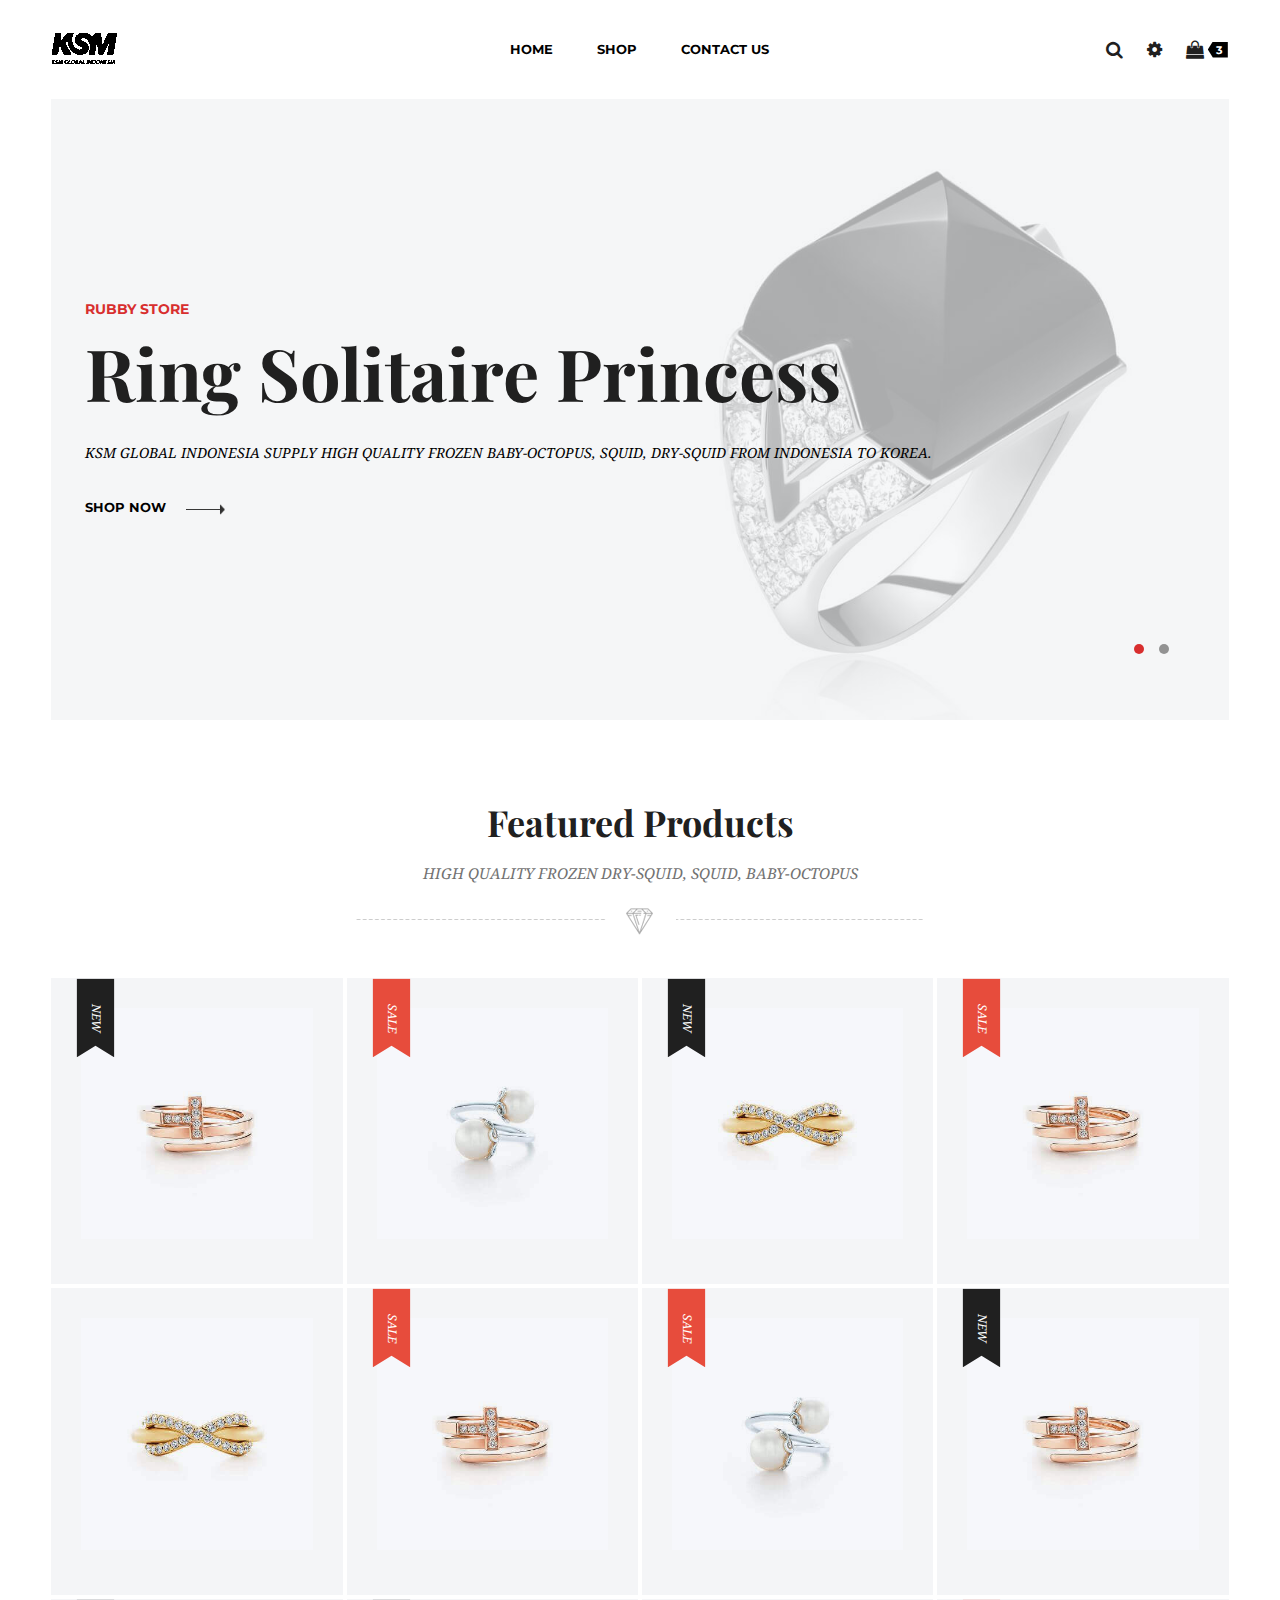
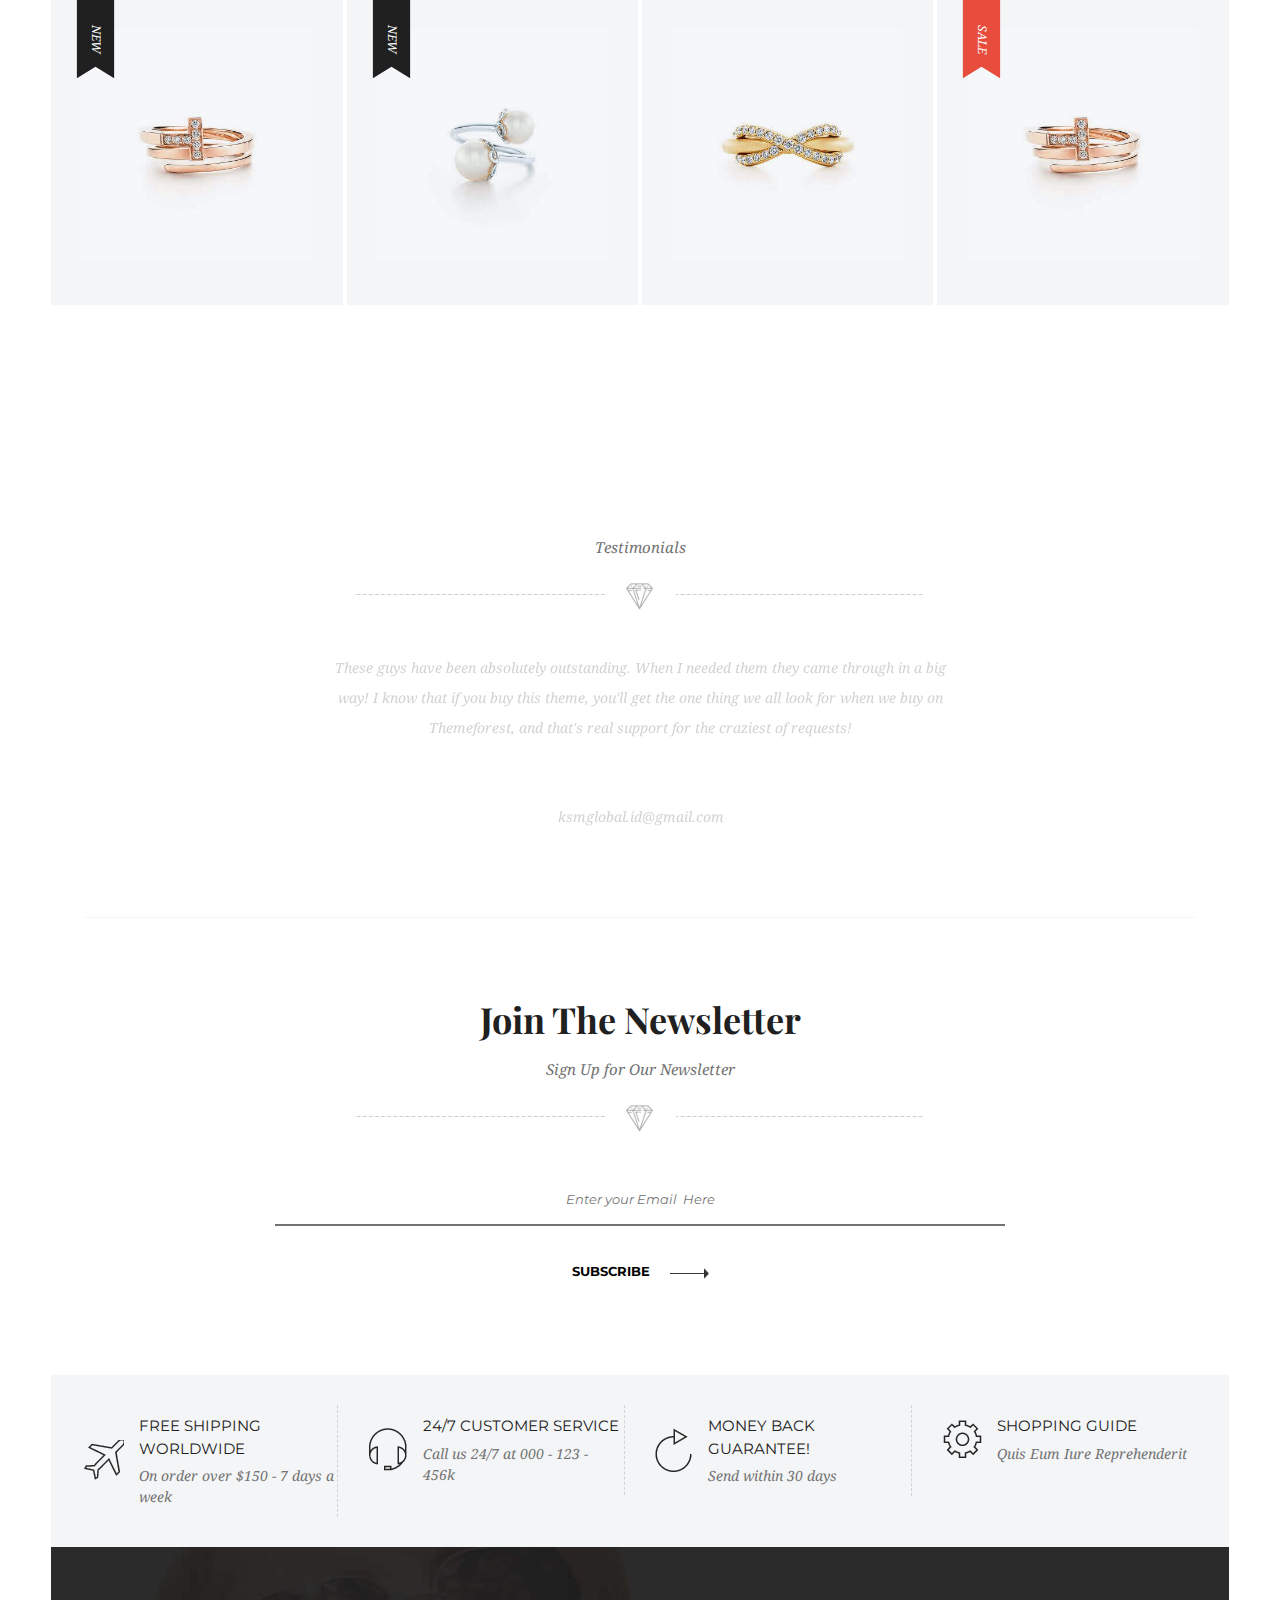
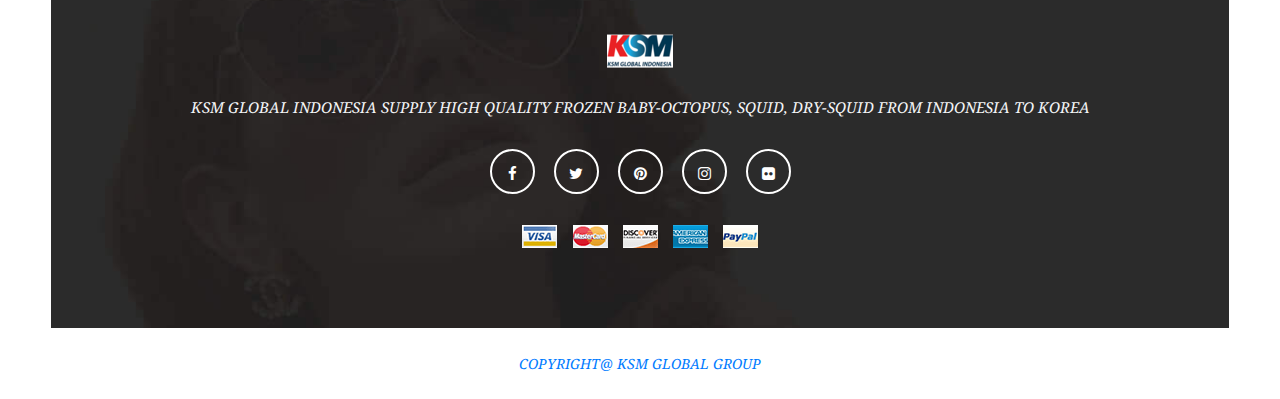
==== index.html @ b0535b89 "Create KSMFISH Repo" ====
<!DOCTYPE html>
<html class="no-js" lang="zxx">

<head>
    <meta charset="utf-8">
    <meta http-equiv="X-UA-Compatible" content="IE=edge">
    <meta name="viewport" content="width=device-width, initial-scale=1">
    <meta name="description" content="meta description">

    <title>Ruby - Jewelry Store e-Commerce Bootstrap 4 Template</title>

    <!--=== Favicon ===-->
    <link rel="shortcut icon" href="assets/img/favicon.ico" type="image/x-icon"/>

    <!--== Google Fonts ==-->
    <link rel="stylesheet" type="text/css"
          href="https://fonts.googleapis.com/css?family=Droid+Serif:400,400i,700,700i"/>
    <link rel="stylesheet" type="text/css" href="https://fonts.googleapis.com/css?family=Montserrat:400,700"/>
    <link rel="stylesheet" type="text/css"
          href="https://fonts.googleapis.com/css?family=Playfair+Display:400,400i,700,700i"/>

    <!--=== Bootstrap CSS ===-->
    <link href="assets/css/vendor/bootstrap.min.css" rel="stylesheet">
    <!--=== Font-Awesome CSS ===-->
    <link href="assets/css/vendor/font-awesome.css" rel="stylesheet">
    <!--=== Plugins CSS ===-->
    <link href="assets/css/plugins.css" rel="stylesheet">
    <!--=== Main Style CSS ===-->
    <link href="assets/css/style.css" rel="stylesheet">

    <!-- Modernizer JS -->
    <script src="assets/js/vendor/modernizr-2.8.3.min.js"></script>


    <!--[if lt IE 9]>
    <script src="//oss.maxcdn.com/html5shiv/3.7.2/html5shiv.min.js"></script>
    <script src="//oss.maxcdn.com/respond/1.4.2/respond.min.js"></script>
    <![endif]-->
</head>
<body>

<!--== Header Area Start ==-->
<header id="header-area" class="header__3">
    <div class="ruby-container">
        <div class="row">
            <!-- Logo Area Start -->
            <div class="col-3 col-lg-1 col-xl-2 m-auto">
                <a href="index.html" class="logo-area">
                    <img src="assets/img/logo-black.png" alt="Logo" class="img-fluid"/>
                </a>
            </div>
            <!-- Logo Area End -->

            <!-- Navigation Area Start -->
            <div class="col-3 col-lg-9 col-xl-8 m-auto">
                <div class="main-menu-wrap">
                    <nav id="mainmenu">
                        <ul>
                            <li><a href="index.html">HOME</a></li>
                            <li><a href="shop-full-wide.html">SHOP</a></li>
                            <li><a href="contact.html">Contact Us</a></li>
                        </ul>
                    </nav>
                </div>
            </div>
            <!-- Navigation Area End -->

            <!-- Header Right Meta Start -->
            <div class="col-6 col-lg-2 m-auto">
                <div class="header-right-meta text-right">
                    <ul>
                        <li><a href="#" class="modal-active"><i class="fa fa-search"></i></a></li>
                        <li class="settings"><a href="#"><i class="fa fa-cog"></i></a>
                            <div class="site-settings d-block d-sm-flex">
                                <dl class="currency">
                                    <dt>Currency</dt>
                                    <dd class="current"><a href="#">USD</a></dd>
                                    <dd><a href="#">AUD</a></dd>
                                    <dd><a href="#">CAD</a></dd>
                                    <dd><a href="#">BDT</a></dd>
                                </dl>

                                <dl class="my-account">
                                    <dt>My Account</dt>
                                    <dd><a href="#">Dashboard</a></dd>
                                    <dd><a href="#">Profile</a></dd>
                                    <dd><a href="#">Sign</a></dd>
                                </dl>

                                <dl class="language">
                                    <dt>Language</dt>
                                    <dd class="current"><a href="#">English (US)</a></dd>
                                    <dd><a href="#">English (UK)</a></dd>
                                    <dd><a href="#">Chinees</a></dd>
                                    <dd><a href="#">Bengali</a></dd>
                                    <dd><a href="#">Hindi</a></dd>
                                    <dd><a href="#">Japanees</a></dd>
                                </dl>
                            </div>
                        </li>
                        <li class="shop-cart"><a href="#"><i class="fa fa-shopping-bag"></i> <span
                                class="count">3</span></a>
                            <div class="mini-cart">
                                <div class="mini-cart-body">
                                    <div class="single-cart-item d-flex">
                                        <figure class="product-thumb">
                                            <a href="#"><img class="img-fluid" src="assets/img/product-1.jpg"
                                                             alt="Products"/></a>
                                        </figure>

                                        <div class="product-details">
                                            <h2><a href="#">Sprite Yoga Companion</a></h2>
                                            <div class="cal d-flex align-items-center">
                                                <span class="quantity">3</span>
                                                <span class="multiplication">X</span>
                                                <span class="price">$77.00</span>
                                            </div>
                                        </div>
                                        <a href="#" class="remove-icon"><i class="fa fa-trash-o"></i></a>
                                    </div>
                                    <div class="single-cart-item d-flex">
                                        <figure class="product-thumb">
                                            <a href="#"><img class="img-fluid" src="assets/img/product-2.jpg"
                                                             alt="Products"/></a>
                                        </figure>
                                        <div class="product-details">
                                            <h2><a href="#">Yoga Companion Kit</a></h2>
                                            <div class="cal d-flex align-items-center">
                                                <span class="quantity">2</span>
                                                <span class="multiplication">X</span>
                                                <span class="price">$6.00</span>
                                            </div>
                                        </div>
                                        <a href="#" class="remove-icon"><i class="fa fa-trash-o"></i></a>
                                    </div>
                                    <div class="single-cart-item d-flex">
                                        <figure class="product-thumb">
                                            <a href="#"><img class="img-fluid" src="assets/img/product-3.jpg"
                                                             alt="Products"/></a>
                                        </figure>
                                        <div class="product-details">
                                            <h2><a href="#">Sprite Yoga Companion Kit</a></h2>
                                            <div class="cal d-flex align-items-center">
                                                <span class="quantity">1</span>
                                                <span class="multiplication">X</span>
                                                <span class="price">$116.00</span>
                                            </div>
                                        </div>
                                        <a href="#" class="remove-icon"><i class="fa fa-trash-o"></i></a>
                                    </div>
                                </div>
                                <div class="mini-cart-footer">
                                    <a href="checkout.html" class="btn-add-to-cart">Checkout</a>
                                </div>
                            </div>
                        </li>
                    </ul>
                </div>
            </div>
            <!-- Header Right Meta End -->
        </div>
    </div>
</header>
<!--== Header Area End ==-->

<!--== Search Box Area Start ==-->
<div class="body-popup-modal-area">
    <span class="modal-close"><img src="assets/img/cancel.png" alt="Close" class="img-fluid"/></span>
    <div class="modal-container d-flex">
        <div class="search-box-area">
            <div class="search-box-form">
                <form action="#" method="post">
                    <input type="search" placeholder="type keyword and hit enter"/>
                    <button class="btn" type="button"><i class="fa fa-search"></i></button>
                </form>
            </div>
        </div>
    </div>
</div>
<!--== Search Box Area End ==-->

<!--== Banner // Slider Area Start ==-->
<section id="banner-area" class="banner__2">
    <div class="ruby-container">
        <div class="row">
            <div class="col-lg-12">
                <div id="banner-carousel" class="owl-carousel">
                    <!-- Banner Single Carousel Start -->
                    <div class="single-carousel-wrap slide-item-1">
                        <div class="banner-caption text-center text-lg-left">
                            <h4>Rubby Store</h4>
                            <h2>Ring Solitaire Princess</h2>
                            <p>KSM GLOBAL INDONESIA SUPPLY HIGH QUALITY FROZEN BABY-OCTOPUS, SQUID, DRY-SQUID FROM INDONESIA TO KOREA.</p>
                            <a href="./shop-full-wide.html" class="btn-long-arrow">Shop Now</a>
                        </div>
                    </div>
                    <!-- Banner Single Carousel End -->

                    <!-- Banner Single Carousel Start -->
                    <div class="single-carousel-wrap slide-item-2">
                        <div class="banner-caption text-center text-lg-left">
                            <h4>New Collection 2017</h4>
                            <h2>Beautiful Earrings</h2>
                            <p>KSM GLOBAL INDONESIA SUPPLY HIGH QUALITY FROZEN BABY-OCTOPUS, SQUID, DRY-SQUID FROM INDONESIA TO KOREA.</p>
                            <a href="./shop-full-wide.html" class="btn-long-arrow">Shop Now</a>
                        </div>
                    </div>
                    <!-- Banner Single Carousel End -->
                </div>
            </div>
        </div>
    </div>
</section>
<!--== Banner Slider End ==-->

<!--  Products Area Start -->
<div id="featured-products-wrapper" class="p-9">
    <div class="ruby-container">
        <div class="row">
            <div class="col-lg-12 text-center">
                <!-- Section Title Start -->
                <div class="section-title">
                    <h2>Featured Products</h2>
                    <p>HIGH QUALITY FROZEN DRY-SQUID, SQUID, BABY-OCTOPUS</p>
                </div>
                <!-- Section Title End -->
            </div>
        </div>

        <div class="products-wrapper products-gird">
            <div class="row custom-padding">
                <!-- Single Product Start -->
                <div class="col-sm-6 col-lg-3">
                    <div class="single-product-item">
                        <figure class="product-thumb">
                            <a href="#"><img src="assets/img/product-1.jpg" alt="Product" class="img-fluid"/></a>
                        </figure>
                        <div class="product-details">
                            <h2><a href="single-product.html">Crown Summit Backpack</a></h2>
                            <div class="rating">
                                <i class="fa fa-star"></i>
                                <i class="fa fa-star"></i>
                                <i class="fa fa-star"></i>
                                <i class="fa fa-star-half"></i>
                                <i class="fa fa-star-o"></i>
                            </div>
                            <span class="price">$52.00</span>
                            <a href="single-product.html" class="btn btn-add-to-cart">+ Add to Cart</a>
                        </div>
                        <span class="product-bedge">New</span>
                    </div>
                </div>
                <!-- Single Product End -->

                <!-- Single Product Start -->
                <div class="col-sm-6 col-lg-3">
                    <div class="single-product-item">
                        <figure class="product-thumb">
                            <a href="#"><img src="assets/img/product-2.jpg" alt="Product" class="img-fluid"/></a>
                        </figure>
                        <div class="product-details">
                            <h2><a href="single-product.html">Crown Summit Backpack</a></h2>
                            <div class="rating">
                                <i class="fa fa-star"></i>
                                <i class="fa fa-star"></i>
                                <i class="fa fa-star"></i>
                                <i class="fa fa-star-half"></i>
                                <i class="fa fa-star-o"></i>
                            </div>
                            <span class="price">$52.00</span>
                            <a href="single-product.html" class="btn btn-add-to-cart">+ Add to Cart</a>
                        </div>
                        <span class="product-bedge sale">Sale</span>
                    </div>
                </div>
                <!-- Single Product End -->

                <!-- Single Product Start -->
                <div class="col-sm-6 col-lg-3">
                    <div class="single-product-item">
                        <figure class="product-thumb">
                            <a href="#"><img src="assets/img/product-3.jpg" alt="Product" class="img-fluid"/></a>
                        </figure>
                        <div class="product-details">
                            <h2><a href="single-product.html">Crown Summit Backpack</a></h2>
                            <div class="rating">
                                <i class="fa fa-star"></i>
                                <i class="fa fa-star"></i>
                                <i class="fa fa-star"></i>
                                <i class="fa fa-star-half"></i>
                                <i class="fa fa-star-o"></i>
                            </div>
                            <span class="price">$52.00</span>
                            <a href="single-product.html" class="btn btn-add-to-cart">+ Add to Cart</a>
                        </div>
                        <span class="product-bedge">New</span>
                    </div>
                </div>
                <!-- Single Product End -->

                <!-- Single Product Start -->
                <div class="col-sm-6 col-lg-3">
                    <div class="single-product-item">
                        <figure class="product-thumb">
                            <a href="#"><img src="assets/img/product-1.jpg" alt="Product" class="img-fluid"/></a>
                        </figure>
                        <div class="product-details">
                            <h2><a href="single-product.html">Crown Summit Backpack</a></h2>
                            <div class="rating">
                                <i class="fa fa-star"></i>
                                <i class="fa fa-star"></i>
                                <i class="fa fa-star"></i>
                                <i class="fa fa-star-half"></i>
                                <i class="fa fa-star-o"></i>
                            </div>
                            <span class="price">$52.00</span>
                            <a href="single-product.html" class="btn btn-add-to-cart">+ Add to Cart</a>
                        </div>
                        <span class="product-bedge sale">Sale</span>
                    </div>
                </div>
                <!-- Single Product End -->

                <!-- Single Product Start -->
                <div class="col-sm-6 col-lg-3">
                    <div class="single-product-item">
                        <figure class="product-thumb">
                            <a href="#"><img src="assets/img/product-3.jpg" alt="Product" class="img-fluid"/></a>
                        </figure>
                        <div class="product-details">
                            <h2><a href="single-product.html">Crown Summit Backpack</a></h2>
                            <div class="rating">
                                <i class="fa fa-star"></i>
                                <i class="fa fa-star"></i>
                                <i class="fa fa-star"></i>
                                <i class="fa fa-star-half"></i>
                                <i class="fa fa-star-o"></i>
                            </div>
                            <span class="price">$52.00</span>
                            <a href="single-product.html" class="btn btn-add-to-cart">+ Add to Cart</a>
                        </div>
                    </div>
                </div>
                <!-- Single Product End -->

                <!-- Single Product Start -->
                <div class="col-sm-6 col-lg-3">
                    <div class="single-product-item">
                        <figure class="product-thumb">
                            <a href="#"><img src="assets/img/product-1.jpg" alt="Product" class="img-fluid"/></a>
                        </figure>
                        <div class="product-details">
                            <h2><a href="single-product.html">Crown Summit Backpack</a></h2>
                            <div class="rating">
                                <i class="fa fa-star"></i>
                                <i class="fa fa-star"></i>
                                <i class="fa fa-star"></i>
                                <i class="fa fa-star-half"></i>
                                <i class="fa fa-star-o"></i>
                            </div>
                            <span class="price">$52.00</span>
                            <a href="single-product.html" class="btn btn-add-to-cart">+ Add to Cart</a>
                        </div>
                        <span class="product-bedge sale">Sale</span>
                    </div>
                </div>
                <!-- Single Product End -->

                <!-- Single Product Start -->
                <div class="col-sm-6 col-lg-3">
                    <div class="single-product-item">
                        <figure class="product-thumb">
                            <a href="#"><img src="assets/img/product-2.jpg" alt="Product" class="img-fluid"/></a>
                        </figure>
                        <div class="product-details">
                            <h2><a href="single-product.html">Crown Summit Backpack</a></h2>
                            <div class="rating">
                                <i class="fa fa-star"></i>
                                <i class="fa fa-star"></i>
                                <i class="fa fa-star"></i>
                                <i class="fa fa-star-half"></i>
                                <i class="fa fa-star-o"></i>
                            </div>
                            <span class="price">$52.00</span>
                            <a href="single-product.html" class="btn btn-add-to-cart">+ Add to Cart</a>
                        </div>
                        <span class="product-bedge sale">Sale</span>
                    </div>
                </div>
                <!-- Single Product End -->

                <!-- Single Product Start -->
                <div class="col-sm-6 col-lg-3">
                    <div class="single-product-item">
                        <figure class="product-thumb">
                            <a href="#"><img src="assets/img/product-1.jpg" alt="Product" class="img-fluid"/></a>
                        </figure>
                        <div class="product-details">
                            <h2><a href="single-product.html">Crown Summit Backpack</a></h2>
                            <div class="rating">
                                <i class="fa fa-star"></i>
                                <i class="fa fa-star"></i>
                                <i class="fa fa-star"></i>
                                <i class="fa fa-star-half"></i>
                                <i class="fa fa-star-o"></i>
                            </div>
                            <span class="price">$52.00</span>
                            <a href="single-product.html" class="btn btn-add-to-cart">+ Add to Cart</a>
                        </div>
                        <span class="product-bedge">New</span>
                    </div>
                </div>
                <!-- Single Product End -->

                <!-- Single Product Start -->
                <div class="col-sm-6 col-lg-3">
                    <div class="single-product-item">
                        <figure class="product-thumb">
                            <a href="#"><img src="assets/img/product-1.jpg" alt="Product" class="img-fluid"/></a>
                        </figure>
                        <div class="product-details">
                            <h2><a href="single-product.html">Crown Summit Backpack</a></h2>
                            <div class="rating">
                                <i class="fa fa-star"></i>
                                <i class="fa fa-star"></i>
                                <i class="fa fa-star"></i>
                                <i class="fa fa-star-half"></i>
                                <i class="fa fa-star-o"></i>
                            </div>
                            <span class="price">$52.00</span>
                            <a href="single-product.html" class="btn btn-add-to-cart">+ Add to Cart</a>
                        </div>
                        <span class="product-bedge">New</span>
                    </div>
                </div>
                <!-- Single Product End -->

                <!-- Single Product Start -->
                <div class="col-sm-6 col-lg-3">
                    <div class="single-product-item">
                        <figure class="product-thumb">
                            <a href="#"><img src="assets/img/product-2.jpg" alt="Product" class="img-fluid"/></a>
                        </figure>
                        <div class="product-details">
                            <h2><a href="single-product.html">Crown Summit Backpack</a></h2>
                            <div class="rating">
                                <i class="fa fa-star"></i>
                                <i class="fa fa-star"></i>
                                <i class="fa fa-star"></i>
                                <i class="fa fa-star-half"></i>
                                <i class="fa fa-star-o"></i>
                            </div>
                            <span class="price">$52.00</span>
                            <a href="single-product.html" class="btn btn-add-to-cart">+ Add to Cart</a>
                        </div>
                        <span class="product-bedge">New</span>
                    </div>
                </div>
                <!-- Single Product End -->

                <!-- Single Product Start -->
                <div class="col-sm-6 col-lg-3">
                    <div class="single-product-item">
                        <figure class="product-thumb">
                            <a href="#"><img src="assets/img/product-3.jpg" alt="Product" class="img-fluid"/></a>
                        </figure>
                        <div class="product-details">
                            <h2><a href="single-product.html">Crown Summit Backpack</a></h2>
                            <div class="rating">
                                <i class="fa fa-star"></i>
                                <i class="fa fa-star"></i>
                                <i class="fa fa-star"></i>
                                <i class="fa fa-star-half"></i>
                                <i class="fa fa-star-o"></i>
                            </div>
                            <span class="price">$52.00</span>
                            <a href="single-product.html" class="btn btn-add-to-cart">+ Add to Cart</a>
                        </div>
                    </div>
                </div>
                <!-- Single Product End -->

                <!-- Single Product Start -->
                <div class="col-sm-6 col-lg-3">
                    <div class="single-product-item">
                        <figure class="product-thumb">
                            <a href="#"><img src="assets/img/product-1.jpg" alt="Product" class="img-fluid"/></a>
                        </figure>
                        <div class="product-details">
                            <h2><a href="single-product.html">Crown Summit Backpack</a></h2>
                            <div class="rating">
                                <i class="fa fa-star"></i>
                                <i class="fa fa-star"></i>
                                <i class="fa fa-star"></i>
                                <i class="fa fa-star-half"></i>
                                <i class="fa fa-star-o"></i>
                            </div>
                            <span class="price">$52.00</span>
                            <a href="single-product.html" class="btn btn-add-to-cart">+ Add to Cart</a>
                        </div>
                        <span class="product-bedge sale">Sale</span>
                    </div>
                </div>
                <!-- Single Product End -->
            </div>
        </div>
    </div>
</div>
<!--  Products Area End -->

<!--== Testimonial Area Start ==-->
<section id="testimonial-area">
    <div class="ruby-container">
        <div class="testimonial-wrapper">
            <div class="row">
                <div class="col-lg-12 text-center">
                    <!-- Section Title Start -->
                    <div class="section-title">
                        <h2>What People Say</h2>
                        <p>Testimonials</p>
                    </div>
                    <!-- Section Title End -->
                </div>
            </div>

            <div class="row">
                <div class="col-lg-7 m-auto text-center">
                    <div class="testimonial-content-wrap">
                        <div id="testimonialCarousel" class="owl-carousel">
                            <div class="single-testimonial-item">
                                <p>These guys have been absolutely outstanding. When I needed them they came through in
                                    a big way! I know that if you buy this theme, you'll get the one thing we all look
                                    for when we buy on Themeforest, and that's real support for the craziest of
                                    requests!</p>

                                <h3 class="client-name">Luis Manrata</h3>
                                <span class="client-email">ksmglobal.id@gmail.com</span>
                            </div>

                            <div class="single-testimonial-item">
                                <p>These guys have been absolutely outstanding. When I needed them they came through in
                                    a big way! I know that if you buy this theme, you'll get the one thing we all look
                                    for when we buy on Themeforest, and that's real support for the craziest of
                                    requests!</p>

                                <h3 class="client-name">John Dibba</h3>
                                <span class="client-email">ksmglobal.id@gmail.com</span>
                            </div>

                            <div class="single-testimonial-item">
                                <p>These guys have been absolutely outstanding. When I needed them they came through in
                                    a big way! I know that if you buy this theme, you'll get the one thing we all look
                                    for when we buy on Themeforest, and that's real support for the craziest of
                                    requests!</p>

                                <h3 class="client-name">Alex Tuntuni</h3>
                                <span class="client-email">ksmglobal.id@gmail.com</span>
                            </div>
                        </div>
                    </div>
                </div>
            </div>
        </div>
    </div>
</section>
<!--== Testimonial Area End ==-->

<!--== Newsletter Area Start ==-->
<section id="newsletter-area" class="p-9">
    <div class="container">
        <div class="row">
            <div class="col-lg-12 text-center">
                <!-- Section Title Start -->
                <div class="section-title">
                    <h2>Join The Newsletter</h2>
                    <p>Sign Up for Our Newsletter</p>
                </div>
                <!-- Section Title End -->
            </div>
        </div>

        <div class="row">
            <div class="col-lg-8 m-auto">
                <div class="newsletter-form-wrap">
                    <form id="subscribe-form" action="https://d29u17ylf1ylz9.cloudfront.net/ruby-v2/ruby/assets/php/subscribe.php" method="post">
                        <input id="subscribe" type="email" name="email" placeholder="Enter your Email  Here" required/>
                        <button type="submit" class="btn-long-arrow">Subscribe</button>
                        <div id="result"></div>
                    </form>
                </div>
            </div>
        </div>
    </div>
</section>
<!--== Newsletter Area End ==-->

<!-- Footer Area Start -->
<footer id="footer-area">
    <!-- Footer Call to Action Start -->
    <div class="footer-callto-action">
        <div class="ruby-container">
            <div class="callto-action-wrapper">
                <div class="row">
                    <div class="col-lg-3 col-md-6">
                        <!-- Single Call-to Action Start -->
                        <div class="single-callto-action d-flex">
                            <figure class="callto-thumb">
                                <img src="assets/img/air-plane.png" alt="WorldWide Shipping"/>
                            </figure>
                            <div class="callto-info">
                                <h2>Free Shipping Worldwide</h2>
                                <p>On order over $150 - 7 days a week</p>
                            </div>
                        </div>
                        <!-- Single Call-to Action End -->
                    </div>

                    <div class="col-lg-3 col-md-6">
                        <!-- Single Call-to Action Start -->
                        <div class="single-callto-action d-flex">
                            <figure class="callto-thumb">
                                <img src="assets/img/support.png" alt="Support"/>
                            </figure>
                            <div class="callto-info">
                                <h2>24/7 CUSTOMER SERVICE</h2>
                                <p>Call us 24/7 at 000 - 123 - 456k</p>
                            </div>
                        </div>
                        <!-- Single Call-to Action End -->
                    </div>

                    <div class="col-lg-3 col-md-6">
                        <!-- Single Call-to Action Start -->
                        <div class="single-callto-action d-flex">
                            <figure class="callto-thumb">
                                <img src="assets/img/money-back.png" alt="Money Back"/>
                            </figure>
                            <div class="callto-info">
                                <h2>MONEY BACK Guarantee!</h2>
                                <p>Send within 30 days</p>
                            </div>
                        </div>
                        <!-- Single Call-to Action End -->
                    </div>

                    <div class="col-lg-3 col-md-6">
                        <!-- Single Call-to Action Start -->
                        <div class="single-callto-action d-flex">
                            <figure class="callto-thumb">
                                <img src="assets/img/cog.png" alt="Guide"/>
                            </figure>
                            <div class="callto-info">
                                <h2>SHOPPING GUIDE</h2>
                                <p>Quis Eum Iure Reprehenderit</p>
                            </div>
                        </div>
                        <!-- Single Call-to Action End -->
                    </div>
                </div>
            </div>
        </div>
    </div>
    <!-- Footer Call to Action End -->

    <!-- Footer Follow Up Area Start -->
    <div class="footer-followup-area">
        <div class="ruby-container">
            <div class="followup-wrapper">
                <div class="row">
                    <div class="col-lg-12 text-center">
                        <div class="follow-content-wrap">
                            <a href="index.html" class="logo"><img src="assets/img/logo.png" alt="logo"/></a>
                            <p>KSM GLOBAL INDONESIA SUPPLY HIGH QUALITY FROZEN BABY-OCTOPUS, SQUID, DRY-SQUID FROM INDONESIA TO KOREA</p>

                            <div class="footer-social-icons">
                                <a href="#"><i class="fa fa-facebook"></i></a>
                                <a href="#"><i class="fa fa-twitter"></i></a>
                                <a href="#"><i class="fa fa-pinterest"></i></a>
                                <a href="#"><i class="fa fa-instagram"></i></a>
                                <a href="#"><i class="fa fa-flickr"></i></a>
                            </div>

                            <a href="#"><img src="assets/img/payment.png" alt="Payment Method"/></a>
                        </div>
                    </div>
                </div>
            </div>
        </div>
    </div>
    <!-- Footer Follow Up Area End -->

    

    <!-- Copyright Area Start -->
    <div class="copyright-area">
        <div class="ruby-container">
            <div class="row">
                <div class="col-lg-12 text-center">
                    <div class="copyright-text">
                        <p><a target="_blank" href="./index.html">COPYRIGHT@ KSM GLOBAL GROUP</a></p>
                    </div>
                </div>
            </div>
        </div>
    </div>
    <!-- Copyright Area End -->

</footer>
<!-- Footer Area End -->

<!-- Scroll to Top Start -->
<a href="#" class="scrolltotop"><i class="fa fa-angle-up"></i></a>
<!-- Scroll to Top End -->


<!--=======================Javascript============================-->
<!--=== Jquery Min Js ===-->
<script src="assets/js/vendor/jquery-3.3.1.min.js"></script>
<!--=== Jquery Migrate Min Js ===-->
<script src="assets/js/vendor/jquery-migrate-1.4.1.min.js"></script>
<!--=== Popper Min Js ===-->
<script src="assets/js/vendor/popper.min.js"></script>
<!--=== Bootstrap Min Js ===-->
<script src="assets/js/vendor/bootstrap.min.js"></script>
<!--=== Plugins Min Js ===-->
<script src="assets/js/plugins.js"></script>

<!--=== Active Js ===-->
<script src="assets/js/active.js"></script>
</body>

</html>
---- assets/css/plugins.css ----
/**
 * Owl Carousel v2.3.4
 * Copyright 2013-2018 David Deutsch
 * Licensed under: SEE LICENSE IN https://github.com/OwlCarousel2/OwlCarousel2/blob/master/LICENSE
 */
.owl-carousel, .owl-carousel .owl-item {
    -webkit-tap-highlight-color: transparent;
    position: relative
}

.owl-carousel {
    display: none;
    width: 100%;
    z-index: 1
}

.owl-carousel .owl-stage {
    position: relative;
    -ms-touch-action: pan-Y;
    touch-action: manipulation;
    -moz-backface-visibility: hidden
}

.owl-carousel .owl-stage:after {
    content: ".";
    display: block;
    clear: both;
    visibility: hidden;
    line-height: 0;
    height: 0
}

.owl-carousel .owl-stage-outer {
    position: relative;
    overflow: hidden;
    -webkit-transform: translate3d(0, 0, 0)
}

.owl-carousel .owl-item, .owl-carousel .owl-wrapper {
    -webkit-backface-visibility: hidden;
    -moz-backface-visibility: hidden;
    -ms-backface-visibility: hidden;
    -webkit-transform: translate3d(0, 0, 0);
    -moz-transform: translate3d(0, 0, 0);
    -ms-transform: translate3d(0, 0, 0)
}

.owl-carousel .owl-item {
    min-height: 1px;
    float: left;
    -webkit-backface-visibility: hidden;
    -webkit-touch-callout: none
}

.owl-carousel .owl-item img {
    display: block;
    width: 100%
}

.owl-carousel .owl-dots.disabled, .owl-carousel .owl-nav.disabled {
    display: none
}

.no-js .owl-carousel, .owl-carousel.owl-loaded {
    display: block
}

.owl-carousel .owl-dot, .owl-carousel .owl-nav .owl-next, .owl-carousel .owl-nav .owl-prev {
    cursor: pointer;
    -webkit-user-select: none;
    -khtml-user-select: none;
    -moz-user-select: none;
    -ms-user-select: none;
    user-select: none
}

.owl-carousel .owl-nav button.owl-next, .owl-carousel .owl-nav button.owl-prev, .owl-carousel button.owl-dot {
    background: 0 0;
    color: inherit;
    border: none;
    padding: 0 !important;
    font: inherit
}

.owl-carousel.owl-loading {
    opacity: 0;
    display: block
}

.owl-carousel.owl-hidden {
    opacity: 0
}

.owl-carousel.owl-refresh .owl-item {
    visibility: hidden
}

.owl-carousel.owl-drag .owl-item {
    -ms-touch-action: pan-y;
    touch-action: pan-y;
    -webkit-user-select: none;
    -moz-user-select: none;
    -ms-user-select: none;
    user-select: none
}

.owl-carousel.owl-grab {
    cursor: move;
    cursor: grab
}

.owl-carousel.owl-rtl {
    direction: rtl
}

.owl-carousel.owl-rtl .owl-item {
    float: right
}

.owl-carousel .animated {
    animation-duration: 1s;
    animation-fill-mode: both
}

.owl-carousel .owl-animated-in {
    z-index: 0
}

.owl-carousel .owl-animated-out {
    z-index: 1
}

.owl-carousel .fadeOut {
    animation-name: fadeOut
}

@keyframes fadeOut {
    0% {
        opacity: 1
    }
    100% {
        opacity: 0
    }
}

.owl-height {
    transition: height .5s ease-in-out
}

.owl-carousel .owl-item .owl-lazy {
    opacity: 0;
    transition: opacity .4s ease
}

.owl-carousel .owl-item .owl-lazy:not([src]), .owl-carousel .owl-item .owl-lazy[src^=""] {
    max-height: 0
}

.owl-carousel .owl-item img.owl-lazy {
    transform-style: preserve-3d
}

.owl-carousel .owl-video-wrapper {
    position: relative;
    height: 100%;
    background: #000
}

.owl-carousel .owl-video-play-icon {
    position: absolute;
    height: 80px;
    width: 80px;
    left: 50%;
    top: 50%;
    margin-left: -40px;
    margin-top: -40px;
    background: url(owl.video.play.png) no-repeat;
    cursor: pointer;
    z-index: 1;
    -webkit-backface-visibility: hidden;
    transition: transform .1s ease
}

.owl-carousel .owl-video-play-icon:hover {
    -ms-transform: scale(1.3, 1.3);
    transform: scale(1.3, 1.3)
}

.owl-carousel .owl-video-playing .owl-video-play-icon, .owl-carousel .owl-video-playing .owl-video-tn {
    display: none
}

.owl-carousel .owl-video-tn {
    opacity: 0;
    height: 100%;
    background-position: center center;
    background-repeat: no-repeat;
    background-size: contain;
    transition: opacity .4s ease
}

.owl-carousel .owl-video-frame {
    position: relative;
    z-index: 1;
    height: 100%;
    width: 100%
}

@charset "UTF-8";

/*!
 * animate.css -http://daneden.me/animate
 * Version - 3.7.0
 * Licensed under the MIT license - http://opensource.org/licenses/MIT
 *
 * Copyright (c) 2018 Daniel Eden
 */

@-webkit-keyframes bounce {
    from,
    20%,
    53%,
    80%,
    to {
        -webkit-animation-timing-function: cubic-bezier(0.215, 0.61, 0.355, 1);
        animation-timing-function: cubic-bezier(0.215, 0.61, 0.355, 1);
        -webkit-transform: translate3d(0, 0, 0);
        transform: translate3d(0, 0, 0);
    }

    40%,
    43% {
        -webkit-animation-timing-function: cubic-bezier(0.755, 0.05, 0.855, 0.06);
        animation-timing-function: cubic-bezier(0.755, 0.05, 0.855, 0.06);
        -webkit-transform: translate3d(0, -30px, 0);
        transform: translate3d(0, -30px, 0);
    }

    70% {
        -webkit-animation-timing-function: cubic-bezier(0.755, 0.05, 0.855, 0.06);
        animation-timing-function: cubic-bezier(0.755, 0.05, 0.855, 0.06);
        -webkit-transform: translate3d(0, -15px, 0);
        transform: translate3d(0, -15px, 0);
    }

    90% {
        -webkit-transform: translate3d(0, -4px, 0);
        transform: translate3d(0, -4px, 0);
    }
}

@keyframes bounce {
    from,
    20%,
    53%,
    80%,
    to {
        -webkit-animation-timing-function: cubic-bezier(0.215, 0.61, 0.355, 1);
        animation-timing-function: cubic-bezier(0.215, 0.61, 0.355, 1);
        -webkit-transform: translate3d(0, 0, 0);
        transform: translate3d(0, 0, 0);
    }

    40%,
    43% {
        -webkit-animation-timing-function: cubic-bezier(0.755, 0.05, 0.855, 0.06);
        animation-timing-function: cubic-bezier(0.755, 0.05, 0.855, 0.06);
        -webkit-transform: translate3d(0, -30px, 0);
        transform: translate3d(0, -30px, 0);
    }

    70% {
        -webkit-animation-timing-function: cubic-bezier(0.755, 0.05, 0.855, 0.06);
        animation-timing-function: cubic-bezier(0.755, 0.05, 0.855, 0.06);
        -webkit-transform: translate3d(0, -15px, 0);
        transform: translate3d(0, -15px, 0);
    }

    90% {
        -webkit-transform: translate3d(0, -4px, 0);
        transform: translate3d(0, -4px, 0);
    }
}

.bounce {
    -webkit-animation-name: bounce;
    animation-name: bounce;
    -webkit-transform-origin: center bottom;
    transform-origin: center bottom;
}

@-webkit-keyframes flash {
    from,
    50%,
    to {
        opacity: 1;
    }

    25%,
    75% {
        opacity: 0;
    }
}

@keyframes flash {
    from,
    50%,
    to {
        opacity: 1;
    }

    25%,
    75% {
        opacity: 0;
    }
}

.flash {
    -webkit-animation-name: flash;
    animation-name: flash;
}

/* originally authored by Nick Pettit - https://github.com/nickpettit/glide */

@-webkit-keyframes pulse {
    from {
        -webkit-transform: scale3d(1, 1, 1);
        transform: scale3d(1, 1, 1);
    }

    50% {
        -webkit-transform: scale3d(1.05, 1.05, 1.05);
        transform: scale3d(1.05, 1.05, 1.05);
    }

    to {
        -webkit-transform: scale3d(1, 1, 1);
        transform: scale3d(1, 1, 1);
    }
}

@keyframes pulse {
    from {
        -webkit-transform: scale3d(1, 1, 1);
        transform: scale3d(1, 1, 1);
    }

    50% {
        -webkit-transform: scale3d(1.05, 1.05, 1.05);
        transform: scale3d(1.05, 1.05, 1.05);
    }

    to {
        -webkit-transform: scale3d(1, 1, 1);
        transform: scale3d(1, 1, 1);
    }
}

.pulse {
    -webkit-animation-name: pulse;
    animation-name: pulse;
}

@-webkit-keyframes rubberBand {
    from {
        -webkit-transform: scale3d(1, 1, 1);
        transform: scale3d(1, 1, 1);
    }

    30% {
        -webkit-transform: scale3d(1.25, 0.75, 1);
        transform: scale3d(1.25, 0.75, 1);
    }

    40% {
        -webkit-transform: scale3d(0.75, 1.25, 1);
        transform: scale3d(0.75, 1.25, 1);
    }

    50% {
        -webkit-transform: scale3d(1.15, 0.85, 1);
        transform: scale3d(1.15, 0.85, 1);
    }

    65% {
        -webkit-transform: scale3d(0.95, 1.05, 1);
        transform: scale3d(0.95, 1.05, 1);
    }

    75% {
        -webkit-transform: scale3d(1.05, 0.95, 1);
        transform: scale3d(1.05, 0.95, 1);
    }

    to {
        -webkit-transform: scale3d(1, 1, 1);
        transform: scale3d(1, 1, 1);
    }
}

@keyframes rubberBand {
    from {
        -webkit-transform: scale3d(1, 1, 1);
        transform: scale3d(1, 1, 1);
    }

    30% {
        -webkit-transform: scale3d(1.25, 0.75, 1);
        transform: scale3d(1.25, 0.75, 1);
    }

    40% {
        -webkit-transform: scale3d(0.75, 1.25, 1);
        transform: scale3d(0.75, 1.25, 1);
    }

    50% {
        -webkit-transform: scale3d(1.15, 0.85, 1);
        transform: scale3d(1.15, 0.85, 1);
    }

    65% {
        -webkit-transform: scale3d(0.95, 1.05, 1);
        transform: scale3d(0.95, 1.05, 1);
    }

    75% {
        -webkit-transform: scale3d(1.05, 0.95, 1);
        transform: scale3d(1.05, 0.95, 1);
    }

    to {
        -webkit-transform: scale3d(1, 1, 1);
        transform: scale3d(1, 1, 1);
    }
}

.rubberBand {
    -webkit-animation-name: rubberBand;
    animation-name: rubberBand;
}

@-webkit-keyframes shake {
    from,
    to {
        -webkit-transform: translate3d(0, 0, 0);
        transform: translate3d(0, 0, 0);
    }

    10%,
    30%,
    50%,
    70%,
    90% {
        -webkit-transform: translate3d(-10px, 0, 0);
        transform: translate3d(-10px, 0, 0);
    }

    20%,
    40%,
    60%,
    80% {
        -webkit-transform: translate3d(10px, 0, 0);
        transform: translate3d(10px, 0, 0);
    }
}

@keyframes shake {
    from,
    to {
        -webkit-transform: translate3d(0, 0, 0);
        transform: translate3d(0, 0, 0);
    }

    10%,
    30%,
    50%,
    70%,
    90% {
        -webkit-transform: translate3d(-10px, 0, 0);
        transform: translate3d(-10px, 0, 0);
    }

    20%,
    40%,
    60%,
    80% {
        -webkit-transform: translate3d(10px, 0, 0);
        transform: translate3d(10px, 0, 0);
    }
}

.shake {
    -webkit-animation-name: shake;
    animation-name: shake;
}

@-webkit-keyframes headShake {
    0% {
        -webkit-transform: translateX(0);
        transform: translateX(0);
    }

    6.5% {
        -webkit-transform: translateX(-6px) rotateY(-9deg);
        transform: translateX(-6px) rotateY(-9deg);
    }

    18.5% {
        -webkit-transform: translateX(5px) rotateY(7deg);
        transform: translateX(5px) rotateY(7deg);
    }

    31.5% {
        -webkit-transform: translateX(-3px) rotateY(-5deg);
        transform: translateX(-3px) rotateY(-5deg);
    }

    43.5% {
        -webkit-transform: translateX(2px) rotateY(3deg);
        transform: translateX(2px) rotateY(3deg);
    }

    50% {
        -webkit-transform: translateX(0);
        transform: translateX(0);
    }
}

@keyframes headShake {
    0% {
        -webkit-transform: translateX(0);
        transform: translateX(0);
    }

    6.5% {
        -webkit-transform: translateX(-6px) rotateY(-9deg);
        transform: translateX(-6px) rotateY(-9deg);
    }

    18.5% {
        -webkit-transform: translateX(5px) rotateY(7deg);
        transform: translateX(5px) rotateY(7deg);
    }

    31.5% {
        -webkit-transform: translateX(-3px) rotateY(-5deg);
        transform: translateX(-3px) rotateY(-5deg);
    }

    43.5% {
        -webkit-transform: translateX(2px) rotateY(3deg);
        transform: translateX(2px) rotateY(3deg);
    }

    50% {
        -webkit-transform: translateX(0);
        transform: translateX(0);
    }
}

.headShake {
    -webkit-animation-timing-function: ease-in-out;
    animation-timing-function: ease-in-out;
    -webkit-animation-name: headShake;
    animation-name: headShake;
}

@-webkit-keyframes swing {
    20% {
        -webkit-transform: rotate3d(0, 0, 1, 15deg);
        transform: rotate3d(0, 0, 1, 15deg);
    }

    40% {
        -webkit-transform: rotate3d(0, 0, 1, -10deg);
        transform: rotate3d(0, 0, 1, -10deg);
    }

    60% {
        -webkit-transform: rotate3d(0, 0, 1, 5deg);
        transform: rotate3d(0, 0, 1, 5deg);
    }

    80% {
        -webkit-transform: rotate3d(0, 0, 1, -5deg);
        transform: rotate3d(0, 0, 1, -5deg);
    }

    to {
        -webkit-transform: rotate3d(0, 0, 1, 0deg);
        transform: rotate3d(0, 0, 1, 0deg);
    }
}

@keyframes swing {
    20% {
        -webkit-transform: rotate3d(0, 0, 1, 15deg);
        transform: rotate3d(0, 0, 1, 15deg);
    }

    40% {
        -webkit-transform: rotate3d(0, 0, 1, -10deg);
        transform: rotate3d(0, 0, 1, -10deg);
    }

    60% {
        -webkit-transform: rotate3d(0, 0, 1, 5deg);
        transform: rotate3d(0, 0, 1, 5deg);
    }

    80% {
        -webkit-transform: rotate3d(0, 0, 1, -5deg);
        transform: rotate3d(0, 0, 1, -5deg);
    }

    to {
        -webkit-transform: rotate3d(0, 0, 1, 0deg);
        transform: rotate3d(0, 0, 1, 0deg);
    }
}

.swing {
    -webkit-transform-origin: top center;
    transform-origin: top center;
    -webkit-animation-name: swing;
    animation-name: swing;
}

@-webkit-keyframes tada {
    from {
        -webkit-transform: scale3d(1, 1, 1);
        transform: scale3d(1, 1, 1);
    }

    10%,
    20% {
        -webkit-transform: scale3d(0.9, 0.9, 0.9) rotate3d(0, 0, 1, -3deg);
        transform: scale3d(0.9, 0.9, 0.9) rotate3d(0, 0, 1, -3deg);
    }

    30%,
    50%,
    70%,
    90% {
        -webkit-transform: scale3d(1.1, 1.1, 1.1) rotate3d(0, 0, 1, 3deg);
        transform: scale3d(1.1, 1.1, 1.1) rotate3d(0, 0, 1, 3deg);
    }

    40%,
    60%,
    80% {
        -webkit-transform: scale3d(1.1, 1.1, 1.1) rotate3d(0, 0, 1, -3deg);
        transform: scale3d(1.1, 1.1, 1.1) rotate3d(0, 0, 1, -3deg);
    }

    to {
        -webkit-transform: scale3d(1, 1, 1);
        transform: scale3d(1, 1, 1);
    }
}

@keyframes tada {
    from {
        -webkit-transform: scale3d(1, 1, 1);
        transform: scale3d(1, 1, 1);
    }

    10%,
    20% {
        -webkit-transform: scale3d(0.9, 0.9, 0.9) rotate3d(0, 0, 1, -3deg);
        transform: scale3d(0.9, 0.9, 0.9) rotate3d(0, 0, 1, -3deg);
    }

    30%,
    50%,
    70%,
    90% {
        -webkit-transform: scale3d(1.1, 1.1, 1.1) rotate3d(0, 0, 1, 3deg);
        transform: scale3d(1.1, 1.1, 1.1) rotate3d(0, 0, 1, 3deg);
    }

    40%,
    60%,
    80% {
        -webkit-transform: scale3d(1.1, 1.1, 1.1) rotate3d(0, 0, 1, -3deg);
        transform: scale3d(1.1, 1.1, 1.1) rotate3d(0, 0, 1, -3deg);
    }

    to {
        -webkit-transform: scale3d(1, 1, 1);
        transform: scale3d(1, 1, 1);
    }
}

.tada {
    -webkit-animation-name: tada;
    animation-name: tada;
}

/* originally authored by Nick Pettit - https://github.com/nickpettit/glide */

@-webkit-keyframes wobble {
    from {
        -webkit-transform: translate3d(0, 0, 0);
        transform: translate3d(0, 0, 0);
    }

    15% {
        -webkit-transform: translate3d(-25%, 0, 0) rotate3d(0, 0, 1, -5deg);
        transform: translate3d(-25%, 0, 0) rotate3d(0, 0, 1, -5deg);
    }

    30% {
        -webkit-transform: translate3d(20%, 0, 0) rotate3d(0, 0, 1, 3deg);
        transform: translate3d(20%, 0, 0) rotate3d(0, 0, 1, 3deg);
    }

    45% {
        -webkit-transform: translate3d(-15%, 0, 0) rotate3d(0, 0, 1, -3deg);
        transform: translate3d(-15%, 0, 0) rotate3d(0, 0, 1, -3deg);
    }

    60% {
        -webkit-transform: translate3d(10%, 0, 0) rotate3d(0, 0, 1, 2deg);
        transform: translate3d(10%, 0, 0) rotate3d(0, 0, 1, 2deg);
    }

    75% {
        -webkit-transform: translate3d(-5%, 0, 0) rotate3d(0, 0, 1, -1deg);
        transform: translate3d(-5%, 0, 0) rotate3d(0, 0, 1, -1deg);
    }

    to {
        -webkit-transform: translate3d(0, 0, 0);
        transform: translate3d(0, 0, 0);
    }
}

@keyframes wobble {
    from {
        -webkit-transform: translate3d(0, 0, 0);
        transform: translate3d(0, 0, 0);
    }

    15% {
        -webkit-transform: translate3d(-25%, 0, 0) rotate3d(0, 0, 1, -5deg);
        transform: translate3d(-25%, 0, 0) rotate3d(0, 0, 1, -5deg);
    }

    30% {
        -webkit-transform: translate3d(20%, 0, 0) rotate3d(0, 0, 1, 3deg);
        transform: translate3d(20%, 0, 0) rotate3d(0, 0, 1, 3deg);
    }

    45% {
        -webkit-transform: translate3d(-15%, 0, 0) rotate3d(0, 0, 1, -3deg);
        transform: translate3d(-15%, 0, 0) rotate3d(0, 0, 1, -3deg);
    }

    60% {
        -webkit-transform: translate3d(10%, 0, 0) rotate3d(0, 0, 1, 2deg);
        transform: translate3d(10%, 0, 0) rotate3d(0, 0, 1, 2deg);
    }

    75% {
        -webkit-transform: translate3d(-5%, 0, 0) rotate3d(0, 0, 1, -1deg);
        transform: translate3d(-5%, 0, 0) rotate3d(0, 0, 1, -1deg);
    }

    to {
        -webkit-transform: translate3d(0, 0, 0);
        transform: translate3d(0, 0, 0);
    }
}

.wobble {
    -webkit-animation-name: wobble;
    animation-name: wobble;
}

@-webkit-keyframes jello {
    from,
    11.1%,
    to {
        -webkit-transform: translate3d(0, 0, 0);
        transform: translate3d(0, 0, 0);
    }

    22.2% {
        -webkit-transform: skewX(-12.5deg) skewY(-12.5deg);
        transform: skewX(-12.5deg) skewY(-12.5deg);
    }

    33.3% {
        -webkit-transform: skewX(6.25deg) skewY(6.25deg);
        transform: skewX(6.25deg) skewY(6.25deg);
    }

    44.4% {
        -webkit-transform: skewX(-3.125deg) skewY(-3.125deg);
        transform: skewX(-3.125deg) skewY(-3.125deg);
    }

    55.5% {
        -webkit-transform: skewX(1.5625deg) skewY(1.5625deg);
        transform: skewX(1.5625deg) skewY(1.5625deg);
    }

    66.6% {
        -webkit-transform: skewX(-0.78125deg) skewY(-0.78125deg);
        transform: skewX(-0.78125deg) skewY(-0.78125deg);
    }

    77.7% {
        -webkit-transform: skewX(0.390625deg) skewY(0.390625deg);
        transform: skewX(0.390625deg) skewY(0.390625deg);
    }

    88.8% {
        -webkit-transform: skewX(-0.1953125deg) skewY(-0.1953125deg);
        transform: skewX(-0.1953125deg) skewY(-0.1953125deg);
    }
}

@keyframes jello {
    from,
    11.1%,
    to {
        -webkit-transform: translate3d(0, 0, 0);
        transform: translate3d(0, 0, 0);
    }

    22.2% {
        -webkit-transform: skewX(-12.5deg) skewY(-12.5deg);
        transform: skewX(-12.5deg) skewY(-12.5deg);
    }

    33.3% {
        -webkit-transform: skewX(6.25deg) skewY(6.25deg);
        transform: skewX(6.25deg) skewY(6.25deg);
    }

    44.4% {
        -webkit-transform: skewX(-3.125deg) skewY(-3.125deg);
        transform: skewX(-3.125deg) skewY(-3.125deg);
    }

    55.5% {
        -webkit-transform: skewX(1.5625deg) skewY(1.5625deg);
        transform: skewX(1.5625deg) skewY(1.5625deg);
    }

    66.6% {
        -webkit-transform: skewX(-0.78125deg) skewY(-0.78125deg);
        transform: skewX(-0.78125deg) skewY(-0.78125deg);
    }

    77.7% {
        -webkit-transform: skewX(0.390625deg) skewY(0.390625deg);
        transform: skewX(0.390625deg) skewY(0.390625deg);
    }

    88.8% {
        -webkit-transform: skewX(-0.1953125deg) skewY(-0.1953125deg);
        transform: skewX(-0.1953125deg) skewY(-0.1953125deg);
    }
}

.jello {
    -webkit-animation-name: jello;
    animation-name: jello;
    -webkit-transform-origin: center;
    transform-origin: center;
}

@-webkit-keyframes heartBeat {
    0% {
        -webkit-transform: scale(1);
        transform: scale(1);
    }

    14% {
        -webkit-transform: scale(1.3);
        transform: scale(1.3);
    }

    28% {
        -webkit-transform: scale(1);
        transform: scale(1);
    }

    42% {
        -webkit-transform: scale(1.3);
        transform: scale(1.3);
    }

    70% {
        -webkit-transform: scale(1);
        transform: scale(1);
    }
}

@keyframes heartBeat {
    0% {
        -webkit-transform: scale(1);
        transform: scale(1);
    }

    14% {
        -webkit-transform: scale(1.3);
        transform: scale(1.3);
    }

    28% {
        -webkit-transform: scale(1);
        transform: scale(1);
    }

    42% {
        -webkit-transform: scale(1.3);
        transform: scale(1.3);
    }

    70% {
        -webkit-transform: scale(1);
        transform: scale(1);
    }
}

.heartBeat {
    -webkit-animation-name: heartBeat;
    animation-name: heartBeat;
    -webkit-animation-duration: 1.3s;
    animation-duration: 1.3s;
    -webkit-animation-timing-function: ease-in-out;
    animation-timing-function: ease-in-out;
}

@-webkit-keyframes bounceIn {
    from,
    20%,
    40%,
    60%,
    80%,
    to {
        -webkit-animation-timing-function: cubic-bezier(0.215, 0.61, 0.355, 1);
        animation-timing-function: cubic-bezier(0.215, 0.61, 0.355, 1);
    }

    0% {
        opacity: 0;
        -webkit-transform: scale3d(0.3, 0.3, 0.3);
        transform: scale3d(0.3, 0.3, 0.3);
    }

    20% {
        -webkit-transform: scale3d(1.1, 1.1, 1.1);
        transform: scale3d(1.1, 1.1, 1.1);
    }

    40% {
        -webkit-transform: scale3d(0.9, 0.9, 0.9);
        transform: scale3d(0.9, 0.9, 0.9);
    }

    60% {
        opacity: 1;
        -webkit-transform: scale3d(1.03, 1.03, 1.03);
        transform: scale3d(1.03, 1.03, 1.03);
    }

    80% {
        -webkit-transform: scale3d(0.97, 0.97, 0.97);
        transform: scale3d(0.97, 0.97, 0.97);
    }

    to {
        opacity: 1;
        -webkit-transform: scale3d(1, 1, 1);
        transform: scale3d(1, 1, 1);
    }
}

@keyframes bounceIn {
    from,
    20%,
    40%,
    60%,
    80%,
    to {
        -webkit-animation-timing-function: cubic-bezier(0.215, 0.61, 0.355, 1);
        animation-timing-function: cubic-bezier(0.215, 0.61, 0.355, 1);
    }

    0% {
        opacity: 0;
        -webkit-transform: scale3d(0.3, 0.3, 0.3);
        transform: scale3d(0.3, 0.3, 0.3);
    }

    20% {
        -webkit-transform: scale3d(1.1, 1.1, 1.1);
        transform: scale3d(1.1, 1.1, 1.1);
    }

    40% {
        -webkit-transform: scale3d(0.9, 0.9, 0.9);
        transform: scale3d(0.9, 0.9, 0.9);
    }

    60% {
        opacity: 1;
        -webkit-transform: scale3d(1.03, 1.03, 1.03);
        transform: scale3d(1.03, 1.03, 1.03);
    }

    80% {
        -webkit-transform: scale3d(0.97, 0.97, 0.97);
        transform: scale3d(0.97, 0.97, 0.97);
    }

    to {
        opacity: 1;
        -webkit-transform: scale3d(1, 1, 1);
        transform: scale3d(1, 1, 1);
    }
}

.bounceIn {
    -webkit-animation-duration: 0.75s;
    animation-duration: 0.75s;
    -webkit-animation-name: bounceIn;
    animation-name: bounceIn;
}

@-webkit-keyframes bounceInDown {
    from,
    60%,
    75%,
    90%,
    to {
        -webkit-animation-timing-function: cubic-bezier(0.215, 0.61, 0.355, 1);
        animation-timing-function: cubic-bezier(0.215, 0.61, 0.355, 1);
    }

    0% {
        opacity: 0;
        -webkit-transform: translate3d(0, -3000px, 0);
        transform: translate3d(0, -3000px, 0);
    }

    60% {
        opacity: 1;
        -webkit-transform: translate3d(0, 25px, 0);
        transform: translate3d(0, 25px, 0);
    }

    75% {
        -webkit-transform: translate3d(0, -10px, 0);
        transform: translate3d(0, -10px, 0);
    }

    90% {
        -webkit-transform: translate3d(0, 5px, 0);
        transform: translate3d(0, 5px, 0);
    }

    to {
        -webkit-transform: translate3d(0, 0, 0);
        transform: translate3d(0, 0, 0);
    }
}

@keyframes bounceInDown {
    from,
    60%,
    75%,
    90%,
    to {
        -webkit-animation-timing-function: cubic-bezier(0.215, 0.61, 0.355, 1);
        animation-timing-function: cubic-bezier(0.215, 0.61, 0.355, 1);
    }

    0% {
        opacity: 0;
        -webkit-transform: translate3d(0, -3000px, 0);
        transform: translate3d(0, -3000px, 0);
    }

    60% {
        opacity: 1;
        -webkit-transform: translate3d(0, 25px, 0);
        transform: translate3d(0, 25px, 0);
    }

    75% {
        -webkit-transform: translate3d(0, -10px, 0);
        transform: translate3d(0, -10px, 0);
    }

    90% {
        -webkit-transform: translate3d(0, 5px, 0);
        transform: translate3d(0, 5px, 0);
    }

    to {
        -webkit-transform: translate3d(0, 0, 0);
        transform: translate3d(0, 0, 0);
    }
}

.bounceInDown {
    -webkit-animation-name: bounceInDown;
    animation-name: bounceInDown;
}

@-webkit-keyframes bounceInLeft {
    from,
    60%,
    75%,
    90%,
    to {
        -webkit-animation-timing-function: cubic-bezier(0.215, 0.61, 0.355, 1);
        animation-timing-function: cubic-bezier(0.215, 0.61, 0.355, 1);
    }

    0% {
        opacity: 0;
        -webkit-transform: translate3d(-3000px, 0, 0);
        transform: translate3d(-3000px, 0, 0);
    }

    60% {
        opacity: 1;
        -webkit-transform: translate3d(25px, 0, 0);
        transform: translate3d(25px, 0, 0);
    }

    75% {
        -webkit-transform: translate3d(-10px, 0, 0);
        transform: translate3d(-10px, 0, 0);
    }

    90% {
        -webkit-transform: translate3d(5px, 0, 0);
        transform: translate3d(5px, 0, 0);
    }

    to {
        -webkit-transform: translate3d(0, 0, 0);
        transform: translate3d(0, 0, 0);
    }
}

@keyframes bounceInLeft {
    from,
    60%,
    75%,
    90%,
    to {
        -webkit-animation-timing-function: cubic-bezier(0.215, 0.61, 0.355, 1);
        animation-timing-function: cubic-bezier(0.215, 0.61, 0.355, 1);
    }

    0% {
        opacity: 0;
        -webkit-transform: translate3d(-3000px, 0, 0);
        transform: translate3d(-3000px, 0, 0);
    }

    60% {
        opacity: 1;
        -webkit-transform: translate3d(25px, 0, 0);
        transform: translate3d(25px, 0, 0);
    }

    75% {
        -webkit-transform: translate3d(-10px, 0, 0);
        transform: translate3d(-10px, 0, 0);
    }

    90% {
        -webkit-transform: translate3d(5px, 0, 0);
        transform: translate3d(5px, 0, 0);
    }

    to {
        -webkit-transform: translate3d(0, 0, 0);
        transform: translate3d(0, 0, 0);
    }
}

.bounceInLeft {
    -webkit-animation-name: bounceInLeft;
    animation-name: bounceInLeft;
}

@-webkit-keyframes bounceInRight {
    from,
    60%,
    75%,
    90%,
    to {
        -webkit-animation-timing-function: cubic-bezier(0.215, 0.61, 0.355, 1);
        animation-timing-function: cubic-bezier(0.215, 0.61, 0.355, 1);
    }

    from {
        opacity: 0;
        -webkit-transform: translate3d(3000px, 0, 0);
        transform: translate3d(3000px, 0, 0);
    }

    60% {
        opacity: 1;
        -webkit-transform: translate3d(-25px, 0, 0);
        transform: translate3d(-25px, 0, 0);
    }

    75% {
        -webkit-transform: translate3d(10px, 0, 0);
        transform: translate3d(10px, 0, 0);
    }

    90% {
        -webkit-transform: translate3d(-5px, 0, 0);
        transform: translate3d(-5px, 0, 0);
    }

    to {
        -webkit-transform: translate3d(0, 0, 0);
        transform: translate3d(0, 0, 0);
    }
}

@keyframes bounceInRight {
    from,
    60%,
    75%,
    90%,
    to {
        -webkit-animation-timing-function: cubic-bezier(0.215, 0.61, 0.355, 1);
        animation-timing-function: cubic-bezier(0.215, 0.61, 0.355, 1);
    }

    from {
        opacity: 0;
        -webkit-transform: translate3d(3000px, 0, 0);
        transform: translate3d(3000px, 0, 0);
    }

    60% {
        opacity: 1;
        -webkit-transform: translate3d(-25px, 0, 0);
        transform: translate3d(-25px, 0, 0);
    }

    75% {
        -webkit-transform: translate3d(10px, 0, 0);
        transform: translate3d(10px, 0, 0);
    }

    90% {
        -webkit-transform: translate3d(-5px, 0, 0);
        transform: translate3d(-5px, 0, 0);
    }

    to {
        -webkit-transform: translate3d(0, 0, 0);
        transform: translate3d(0, 0, 0);
    }
}

.bounceInRight {
    -webkit-animation-name: bounceInRight;
    animation-name: bounceInRight;
}

@-webkit-keyframes bounceInUp {
    from,
    60%,
    75%,
    90%,
    to {
        -webkit-animation-timing-function: cubic-bezier(0.215, 0.61, 0.355, 1);
        animation-timing-function: cubic-bezier(0.215, 0.61, 0.355, 1);
    }

    from {
        opacity: 0;
        -webkit-transform: translate3d(0, 3000px, 0);
        transform: translate3d(0, 3000px, 0);
    }

    60% {
        opacity: 1;
        -webkit-transform: translate3d(0, -20px, 0);
        transform: translate3d(0, -20px, 0);
    }

    75% {
        -webkit-transform: translate3d(0, 10px, 0);
        transform: translate3d(0, 10px, 0);
    }

    90% {
        -webkit-transform: translate3d(0, -5px, 0);
        transform: translate3d(0, -5px, 0);
    }

    to {
        -webkit-transform: translate3d(0, 0, 0);
        transform: translate3d(0, 0, 0);
    }
}

@keyframes bounceInUp {
    from,
    60%,
    75%,
    90%,
    to {
        -webkit-animation-timing-function: cubic-bezier(0.215, 0.61, 0.355, 1);
        animation-timing-function: cubic-bezier(0.215, 0.61, 0.355, 1);
    }

    from {
        opacity: 0;
        -webkit-transform: translate3d(0, 3000px, 0);
        transform: translate3d(0, 3000px, 0);
    }

    60% {
        opacity: 1;
        -webkit-transform: translate3d(0, -20px, 0);
        transform: translate3d(0, -20px, 0);
    }

    75% {
        -webkit-transform: translate3d(0, 10px, 0);
        transform: translate3d(0, 10px, 0);
    }

    90% {
        -webkit-transform: translate3d(0, -5px, 0);
        transform: translate3d(0, -5px, 0);
    }

    to {
        -webkit-transform: translate3d(0, 0, 0);
        transform: translate3d(0, 0, 0);
    }
}

.bounceInUp {
    -webkit-animation-name: bounceInUp;
    animation-name: bounceInUp;
}

@-webkit-keyframes bounceOut {
    20% {
        -webkit-transform: scale3d(0.9, 0.9, 0.9);
        transform: scale3d(0.9, 0.9, 0.9);
    }

    50%,
    55% {
        opacity: 1;
        -webkit-transform: scale3d(1.1, 1.1, 1.1);
        transform: scale3d(1.1, 1.1, 1.1);
    }

    to {
        opacity: 0;
        -webkit-transform: scale3d(0.3, 0.3, 0.3);
        transform: scale3d(0.3, 0.3, 0.3);
    }
}

@keyframes bounceOut {
    20% {
        -webkit-transform: scale3d(0.9, 0.9, 0.9);
        transform: scale3d(0.9, 0.9, 0.9);
    }

    50%,
    55% {
        opacity: 1;
        -webkit-transform: scale3d(1.1, 1.1, 1.1);
        transform: scale3d(1.1, 1.1, 1.1);
    }

    to {
        opacity: 0;
        -webkit-transform: scale3d(0.3, 0.3, 0.3);
        transform: scale3d(0.3, 0.3, 0.3);
    }
}

.bounceOut {
    -webkit-animation-duration: 0.75s;
    animation-duration: 0.75s;
    -webkit-animation-name: bounceOut;
    animation-name: bounceOut;
}

@-webkit-keyframes bounceOutDown {
    20% {
        -webkit-transform: translate3d(0, 10px, 0);
        transform: translate3d(0, 10px, 0);
    }

    40%,
    45% {
        opacity: 1;
        -webkit-transform: translate3d(0, -20px, 0);
        transform: translate3d(0, -20px, 0);
    }

    to {
        opacity: 0;
        -webkit-transform: translate3d(0, 2000px, 0);
        transform: translate3d(0, 2000px, 0);
    }
}

@keyframes bounceOutDown {
    20% {
        -webkit-transform: translate3d(0, 10px, 0);
        transform: translate3d(0, 10px, 0);
    }

    40%,
    45% {
        opacity: 1;
        -webkit-transform: translate3d(0, -20px, 0);
        transform: translate3d(0, -20px, 0);
    }

    to {
        opacity: 0;
        -webkit-transform: translate3d(0, 2000px, 0);
        transform: translate3d(0, 2000px, 0);
    }
}

.bounceOutDown {
    -webkit-animation-name: bounceOutDown;
    animation-name: bounceOutDown;
}

@-webkit-keyframes bounceOutLeft {
    20% {
        opacity: 1;
        -webkit-transform: translate3d(20px, 0, 0);
        transform: translate3d(20px, 0, 0);
    }

    to {
        opacity: 0;
        -webkit-transform: translate3d(-2000px, 0, 0);
        transform: translate3d(-2000px, 0, 0);
    }
}

@keyframes bounceOutLeft {
    20% {
        opacity: 1;
        -webkit-transform: translate3d(20px, 0, 0);
        transform: translate3d(20px, 0, 0);
    }

    to {
        opacity: 0;
        -webkit-transform: translate3d(-2000px, 0, 0);
        transform: translate3d(-2000px, 0, 0);
    }
}

.bounceOutLeft {
    -webkit-animation-name: bounceOutLeft;
    animation-name: bounceOutLeft;
}

@-webkit-keyframes bounceOutRight {
    20% {
        opacity: 1;
        -webkit-transform: translate3d(-20px, 0, 0);
        transform: translate3d(-20px, 0, 0);
    }

    to {
        opacity: 0;
        -webkit-transform: translate3d(2000px, 0, 0);
        transform: translate3d(2000px, 0, 0);
    }
}

@keyframes bounceOutRight {
    20% {
        opacity: 1;
        -webkit-transform: translate3d(-20px, 0, 0);
        transform: translate3d(-20px, 0, 0);
    }

    to {
        opacity: 0;
        -webkit-transform: translate3d(2000px, 0, 0);
        transform: translate3d(2000px, 0, 0);
    }
}

.bounceOutRight {
    -webkit-animation-name: bounceOutRight;
    animation-name: bounceOutRight;
}

@-webkit-keyframes bounceOutUp {
    20% {
        -webkit-transform: translate3d(0, -10px, 0);
        transform: translate3d(0, -10px, 0);
    }

    40%,
    45% {
        opacity: 1;
        -webkit-transform: translate3d(0, 20px, 0);
        transform: translate3d(0, 20px, 0);
    }

    to {
        opacity: 0;
        -webkit-transform: translate3d(0, -2000px, 0);
        transform: translate3d(0, -2000px, 0);
    }
}

@keyframes bounceOutUp {
    20% {
        -webkit-transform: translate3d(0, -10px, 0);
        transform: translate3d(0, -10px, 0);
    }

    40%,
    45% {
        opacity: 1;
        -webkit-transform: translate3d(0, 20px, 0);
        transform: translate3d(0, 20px, 0);
    }

    to {
        opacity: 0;
        -webkit-transform: translate3d(0, -2000px, 0);
        transform: translate3d(0, -2000px, 0);
    }
}

.bounceOutUp {
    -webkit-animation-name: bounceOutUp;
    animation-name: bounceOutUp;
}

@-webkit-keyframes fadeIn {
    from {
        opacity: 0;
    }

    to {
        opacity: 1;
    }
}

@keyframes fadeIn {
    from {
        opacity: 0;
    }

    to {
        opacity: 1;
    }
}

.fadeIn {
    -webkit-animation-name: fadeIn;
    animation-name: fadeIn;
}

@-webkit-keyframes fadeInDown {
    from {
        opacity: 0;
        -webkit-transform: translate3d(0, -100%, 0);
        transform: translate3d(0, -100%, 0);
    }

    to {
        opacity: 1;
        -webkit-transform: translate3d(0, 0, 0);
        transform: translate3d(0, 0, 0);
    }
}

@keyframes fadeInDown {
    from {
        opacity: 0;
        -webkit-transform: translate3d(0, -100%, 0);
        transform: translate3d(0, -100%, 0);
    }

    to {
        opacity: 1;
        -webkit-transform: translate3d(0, 0, 0);
        transform: translate3d(0, 0, 0);
    }
}

.fadeInDown {
    -webkit-animation-name: fadeInDown;
    animation-name: fadeInDown;
}

@-webkit-keyframes fadeInDownBig {
    from {
        opacity: 0;
        -webkit-transform: translate3d(0, -2000px, 0);
        transform: translate3d(0, -2000px, 0);
    }

    to {
        opacity: 1;
        -webkit-transform: translate3d(0, 0, 0);
        transform: translate3d(0, 0, 0);
    }
}

@keyframes fadeInDownBig {
    from {
        opacity: 0;
        -webkit-transform: translate3d(0, -2000px, 0);
        transform: translate3d(0, -2000px, 0);
    }

    to {
        opacity: 1;
        -webkit-transform: translate3d(0, 0, 0);
        transform: translate3d(0, 0, 0);
    }
}

.fadeInDownBig {
    -webkit-animation-name: fadeInDownBig;
    animation-name: fadeInDownBig;
}

@-webkit-keyframes fadeInLeft {
    from {
        opacity: 0;
        -webkit-transform: translate3d(-100%, 0, 0);
        transform: translate3d(-100%, 0, 0);
    }

    to {
        opacity: 1;
        -webkit-transform: translate3d(0, 0, 0);
        transform: translate3d(0, 0, 0);
    }
}

@keyframes fadeInLeft {
    from {
        opacity: 0;
        -webkit-transform: translate3d(-100%, 0, 0);
        transform: translate3d(-100%, 0, 0);
    }

    to {
        opacity: 1;
        -webkit-transform: translate3d(0, 0, 0);
        transform: translate3d(0, 0, 0);
    }
}

.fadeInLeft {
    -webkit-animation-name: fadeInLeft;
    animation-name: fadeInLeft;
}

@-webkit-keyframes fadeInLeftBig {
    from {
        opacity: 0;
        -webkit-transform: translate3d(-2000px, 0, 0);
        transform: translate3d(-2000px, 0, 0);
    }

    to {
        opacity: 1;
        -webkit-transform: translate3d(0, 0, 0);
        transform: translate3d(0, 0, 0);
    }
}

@keyframes fadeInLeftBig {
    from {
        opacity: 0;
        -webkit-transform: translate3d(-2000px, 0, 0);
        transform: translate3d(-2000px, 0, 0);
    }

    to {
        opacity: 1;
        -webkit-transform: translate3d(0, 0, 0);
        transform: translate3d(0, 0, 0);
    }
}

.fadeInLeftBig {
    -webkit-animation-name: fadeInLeftBig;
    animation-name: fadeInLeftBig;
}

@-webkit-keyframes fadeInRight {
    from {
        opacity: 0;
        -webkit-transform: translate3d(100%, 0, 0);
        transform: translate3d(100%, 0, 0);
    }

    to {
        opacity: 1;
        -webkit-transform: translate3d(0, 0, 0);
        transform: translate3d(0, 0, 0);
    }
}

@keyframes fadeInRight {
    from {
        opacity: 0;
        -webkit-transform: translate3d(100%, 0, 0);
        transform: translate3d(100%, 0, 0);
    }

    to {
        opacity: 1;
        -webkit-transform: translate3d(0, 0, 0);
        transform: translate3d(0, 0, 0);
    }
}

.fadeInRight {
    -webkit-animation-name: fadeInRight;
    animation-name: fadeInRight;
}

@-webkit-keyframes fadeInRightBig {
    from {
        opacity: 0;
        -webkit-transform: translate3d(2000px, 0, 0);
        transform: translate3d(2000px, 0, 0);
    }

    to {
        opacity: 1;
        -webkit-transform: translate3d(0, 0, 0);
        transform: translate3d(0, 0, 0);
    }
}

@keyframes fadeInRightBig {
    from {
        opacity: 0;
        -webkit-transform: translate3d(2000px, 0, 0);
        transform: translate3d(2000px, 0, 0);
    }

    to {
        opacity: 1;
        -webkit-transform: translate3d(0, 0, 0);
        transform: translate3d(0, 0, 0);
    }
}

.fadeInRightBig {
    -webkit-animation-name: fadeInRightBig;
    animation-name: fadeInRightBig;
}

@-webkit-keyframes fadeInUp {
    from {
        opacity: 0;
        -webkit-transform: translate3d(0, 100%, 0);
        transform: translate3d(0, 100%, 0);
    }

    to {
        opacity: 1;
        -webkit-transform: translate3d(0, 0, 0);
        transform: translate3d(0, 0, 0);
    }
}

@keyframes fadeInUp {
    from {
        opacity: 0;
        -webkit-transform: translate3d(0, 100%, 0);
        transform: translate3d(0, 100%, 0);
    }

    to {
        opacity: 1;
        -webkit-transform: translate3d(0, 0, 0);
        transform: translate3d(0, 0, 0);
    }
}

.fadeInUp {
    -webkit-animation-name: fadeInUp;
    animation-name: fadeInUp;
}

@-webkit-keyframes fadeInUpBig {
    from {
        opacity: 0;
        -webkit-transform: translate3d(0, 2000px, 0);
        transform: translate3d(0, 2000px, 0);
    }

    to {
        opacity: 1;
        -webkit-transform: translate3d(0, 0, 0);
        transform: translate3d(0, 0, 0);
    }
}

@keyframes fadeInUpBig {
    from {
        opacity: 0;
        -webkit-transform: translate3d(0, 2000px, 0);
        transform: translate3d(0, 2000px, 0);
    }

    to {
        opacity: 1;
        -webkit-transform: translate3d(0, 0, 0);
        transform: translate3d(0, 0, 0);
    }
}

.fadeInUpBig {
    -webkit-animation-name: fadeInUpBig;
    animation-name: fadeInUpBig;
}

@-webkit-keyframes fadeOut {
    from {
        opacity: 1;
    }

    to {
        opacity: 0;
    }
}

@keyframes fadeOut {
    from {
        opacity: 1;
    }

    to {
        opacity: 0;
    }
}

.fadeOut {
    -webkit-animation-name: fadeOut;
    animation-name: fadeOut;
}

@-webkit-keyframes fadeOutDown {
    from {
        opacity: 1;
    }

    to {
        opacity: 0;
        -webkit-transform: translate3d(0, 100%, 0);
        transform: translate3d(0, 100%, 0);
    }
}

@keyframes fadeOutDown {
    from {
        opacity: 1;
    }

    to {
        opacity: 0;
        -webkit-transform: translate3d(0, 100%, 0);
        transform: translate3d(0, 100%, 0);
    }
}

.fadeOutDown {
    -webkit-animation-name: fadeOutDown;
    animation-name: fadeOutDown;
}

@-webkit-keyframes fadeOutDownBig {
    from {
        opacity: 1;
    }

    to {
        opacity: 0;
        -webkit-transform: translate3d(0, 2000px, 0);
        transform: translate3d(0, 2000px, 0);
    }
}

@keyframes fadeOutDownBig {
    from {
        opacity: 1;
    }

    to {
        opacity: 0;
        -webkit-transform: translate3d(0, 2000px, 0);
        transform: translate3d(0, 2000px, 0);
    }
}

.fadeOutDownBig {
    -webkit-animation-name: fadeOutDownBig;
    animation-name: fadeOutDownBig;
}

@-webkit-keyframes fadeOutLeft {
    from {
        opacity: 1;
    }

    to {
        opacity: 0;
        -webkit-transform: translate3d(-100%, 0, 0);
        transform: translate3d(-100%, 0, 0);
    }
}

@keyframes fadeOutLeft {
    from {
        opacity: 1;
    }

    to {
        opacity: 0;
        -webkit-transform: translate3d(-100%, 0, 0);
        transform: translate3d(-100%, 0, 0);
    }
}

.fadeOutLeft {
    -webkit-animation-name: fadeOutLeft;
    animation-name: fadeOutLeft;
}

@-webkit-keyframes fadeOutLeftBig {
    from {
        opacity: 1;
    }

    to {
        opacity: 0;
        -webkit-transform: translate3d(-2000px, 0, 0);
        transform: translate3d(-2000px, 0, 0);
    }
}

@keyframes fadeOutLeftBig {
    from {
        opacity: 1;
    }

    to {
        opacity: 0;
        -webkit-transform: translate3d(-2000px, 0, 0);
        transform: translate3d(-2000px, 0, 0);
    }
}

.fadeOutLeftBig {
    -webkit-animation-name: fadeOutLeftBig;
    animation-name: fadeOutLeftBig;
}

@-webkit-keyframes fadeOutRight {
    from {
        opacity: 1;
    }

    to {
        opacity: 0;
        -webkit-transform: translate3d(100%, 0, 0);
        transform: translate3d(100%, 0, 0);
    }
}

@keyframes fadeOutRight {
    from {
        opacity: 1;
    }

    to {
        opacity: 0;
        -webkit-transform: translate3d(100%, 0, 0);
        transform: translate3d(100%, 0, 0);
    }
}

.fadeOutRight {
    -webkit-animation-name: fadeOutRight;
    animation-name: fadeOutRight;
}

@-webkit-keyframes fadeOutRightBig {
    from {
        opacity: 1;
    }

    to {
        opacity: 0;
        -webkit-transform: translate3d(2000px, 0, 0);
        transform: translate3d(2000px, 0, 0);
    }
}

@keyframes fadeOutRightBig {
    from {
        opacity: 1;
    }

    to {
        opacity: 0;
        -webkit-transform: translate3d(2000px, 0, 0);
        transform: translate3d(2000px, 0, 0);
    }
}

.fadeOutRightBig {
    -webkit-animation-name: fadeOutRightBig;
    animation-name: fadeOutRightBig;
}

@-webkit-keyframes fadeOutUp {
    from {
        opacity: 1;
    }

    to {
        opacity: 0;
        -webkit-transform: translate3d(0, -100%, 0);
        transform: translate3d(0, -100%, 0);
    }
}

@keyframes fadeOutUp {
    from {
        opacity: 1;
    }

    to {
        opacity: 0;
        -webkit-transform: translate3d(0, -100%, 0);
        transform: translate3d(0, -100%, 0);
    }
}

.fadeOutUp {
    -webkit-animation-name: fadeOutUp;
    animation-name: fadeOutUp;
}

@-webkit-keyframes fadeOutUpBig {
    from {
        opacity: 1;
    }

    to {
        opacity: 0;
        -webkit-transform: translate3d(0, -2000px, 0);
        transform: translate3d(0, -2000px, 0);
    }
}

@keyframes fadeOutUpBig {
    from {
        opacity: 1;
    }

    to {
        opacity: 0;
        -webkit-transform: translate3d(0, -2000px, 0);
        transform: translate3d(0, -2000px, 0);
    }
}

.fadeOutUpBig {
    -webkit-animation-name: fadeOutUpBig;
    animation-name: fadeOutUpBig;
}

@-webkit-keyframes flip {
    from {
        -webkit-transform: perspective(400px) scale3d(1, 1, 1) translate3d(0, 0, 0) rotate3d(0, 1, 0, -360deg);
        transform: perspective(400px) scale3d(1, 1, 1) translate3d(0, 0, 0) rotate3d(0, 1, 0, -360deg);
        -webkit-animation-timing-function: ease-out;
        animation-timing-function: ease-out;
    }

    40% {
        -webkit-transform: perspective(400px) scale3d(1, 1, 1) translate3d(0, 0, 150px) rotate3d(0, 1, 0, -190deg);
        transform: perspective(400px) scale3d(1, 1, 1) translate3d(0, 0, 150px) rotate3d(0, 1, 0, -190deg);
        -webkit-animation-timing-function: ease-out;
        animation-timing-function: ease-out;
    }

    50% {
        -webkit-transform: perspective(400px) scale3d(1, 1, 1) translate3d(0, 0, 150px) rotate3d(0, 1, 0, -170deg);
        transform: perspective(400px) scale3d(1, 1, 1) translate3d(0, 0, 150px) rotate3d(0, 1, 0, -170deg);
        -webkit-animation-timing-function: ease-in;
        animation-timing-function: ease-in;
    }

    80% {
        -webkit-transform: perspective(400px) scale3d(0.95, 0.95, 0.95) translate3d(0, 0, 0) rotate3d(0, 1, 0, 0deg);
        transform: perspective(400px) scale3d(0.95, 0.95, 0.95) translate3d(0, 0, 0) rotate3d(0, 1, 0, 0deg);
        -webkit-animation-timing-function: ease-in;
        animation-timing-function: ease-in;
    }

    to {
        -webkit-transform: perspective(400px) scale3d(1, 1, 1) translate3d(0, 0, 0) rotate3d(0, 1, 0, 0deg);
        transform: perspective(400px) scale3d(1, 1, 1) translate3d(0, 0, 0) rotate3d(0, 1, 0, 0deg);
        -webkit-animation-timing-function: ease-in;
        animation-timing-function: ease-in;
    }
}

@keyframes flip {
    from {
        -webkit-transform: perspective(400px) scale3d(1, 1, 1) translate3d(0, 0, 0) rotate3d(0, 1, 0, -360deg);
        transform: perspective(400px) scale3d(1, 1, 1) translate3d(0, 0, 0) rotate3d(0, 1, 0, -360deg);
        -webkit-animation-timing-function: ease-out;
        animation-timing-function: ease-out;
    }

    40% {
        -webkit-transform: perspective(400px) scale3d(1, 1, 1) translate3d(0, 0, 150px) rotate3d(0, 1, 0, -190deg);
        transform: perspective(400px) scale3d(1, 1, 1) translate3d(0, 0, 150px) rotate3d(0, 1, 0, -190deg);
        -webkit-animation-timing-function: ease-out;
        animation-timing-function: ease-out;
    }

    50% {
        -webkit-transform: perspective(400px) scale3d(1, 1, 1) translate3d(0, 0, 150px) rotate3d(0, 1, 0, -170deg);
        transform: perspective(400px) scale3d(1, 1, 1) translate3d(0, 0, 150px) rotate3d(0, 1, 0, -170deg);
        -webkit-animation-timing-function: ease-in;
        animation-timing-function: ease-in;
    }

    80% {
        -webkit-transform: perspective(400px) scale3d(0.95, 0.95, 0.95) translate3d(0, 0, 0) rotate3d(0, 1, 0, 0deg);
        transform: perspective(400px) scale3d(0.95, 0.95, 0.95) translate3d(0, 0, 0) rotate3d(0, 1, 0, 0deg);
        -webkit-animation-timing-function: ease-in;
        animation-timing-function: ease-in;
    }

    to {
        -webkit-transform: perspective(400px) scale3d(1, 1, 1) translate3d(0, 0, 0) rotate3d(0, 1, 0, 0deg);
        transform: perspective(400px) scale3d(1, 1, 1) translate3d(0, 0, 0) rotate3d(0, 1, 0, 0deg);
        -webkit-animation-timing-function: ease-in;
        animation-timing-function: ease-in;
    }
}

.animated.flip {
    -webkit-backface-visibility: visible;
    backface-visibility: visible;
    -webkit-animation-name: flip;
    animation-name: flip;
}

@-webkit-keyframes flipInX {
    from {
        -webkit-transform: perspective(400px) rotate3d(1, 0, 0, 90deg);
        transform: perspective(400px) rotate3d(1, 0, 0, 90deg);
        -webkit-animation-timing-function: ease-in;
        animation-timing-function: ease-in;
        opacity: 0;
    }

    40% {
        -webkit-transform: perspective(400px) rotate3d(1, 0, 0, -20deg);
        transform: perspective(400px) rotate3d(1, 0, 0, -20deg);
        -webkit-animation-timing-function: ease-in;
        animation-timing-function: ease-in;
    }

    60% {
        -webkit-transform: perspective(400px) rotate3d(1, 0, 0, 10deg);
        transform: perspective(400px) rotate3d(1, 0, 0, 10deg);
        opacity: 1;
    }

    80% {
        -webkit-transform: perspective(400px) rotate3d(1, 0, 0, -5deg);
        transform: perspective(400px) rotate3d(1, 0, 0, -5deg);
    }

    to {
        -webkit-transform: perspective(400px);
        transform: perspective(400px);
    }
}

@keyframes flipInX {
    from {
        -webkit-transform: perspective(400px) rotate3d(1, 0, 0, 90deg);
        transform: perspective(400px) rotate3d(1, 0, 0, 90deg);
        -webkit-animation-timing-function: ease-in;
        animation-timing-function: ease-in;
        opacity: 0;
    }

    40% {
        -webkit-transform: perspective(400px) rotate3d(1, 0, 0, -20deg);
        transform: perspective(400px) rotate3d(1, 0, 0, -20deg);
        -webkit-animation-timing-function: ease-in;
        animation-timing-function: ease-in;
    }

    60% {
        -webkit-transform: perspective(400px) rotate3d(1, 0, 0, 10deg);
        transform: perspective(400px) rotate3d(1, 0, 0, 10deg);
        opacity: 1;
    }

    80% {
        -webkit-transform: perspective(400px) rotate3d(1, 0, 0, -5deg);
        transform: perspective(400px) rotate3d(1, 0, 0, -5deg);
    }

    to {
        -webkit-transform: perspective(400px);
        transform: perspective(400px);
    }
}

.flipInX {
    -webkit-backface-visibility: visible !important;
    backface-visibility: visible !important;
    -webkit-animation-name: flipInX;
    animation-name: flipInX;
}

@-webkit-keyframes flipInY {
    from {
        -webkit-transform: perspective(400px) rotate3d(0, 1, 0, 90deg);
        transform: perspective(400px) rotate3d(0, 1, 0, 90deg);
        -webkit-animation-timing-function: ease-in;
        animation-timing-function: ease-in;
        opacity: 0;
    }

    40% {
        -webkit-transform: perspective(400px) rotate3d(0, 1, 0, -20deg);
        transform: perspective(400px) rotate3d(0, 1, 0, -20deg);
        -webkit-animation-timing-function: ease-in;
        animation-timing-function: ease-in;
    }

    60% {
        -webkit-transform: perspective(400px) rotate3d(0, 1, 0, 10deg);
        transform: perspective(400px) rotate3d(0, 1, 0, 10deg);
        opacity: 1;
    }

    80% {
        -webkit-transform: perspective(400px) rotate3d(0, 1, 0, -5deg);
        transform: perspective(400px) rotate3d(0, 1, 0, -5deg);
    }

    to {
        -webkit-transform: perspective(400px);
        transform: perspective(400px);
    }
}

@keyframes flipInY {
    from {
        -webkit-transform: perspective(400px) rotate3d(0, 1, 0, 90deg);
        transform: perspective(400px) rotate3d(0, 1, 0, 90deg);
        -webkit-animation-timing-function: ease-in;
        animation-timing-function: ease-in;
        opacity: 0;
    }

    40% {
        -webkit-transform: perspective(400px) rotate3d(0, 1, 0, -20deg);
        transform: perspective(400px) rotate3d(0, 1, 0, -20deg);
        -webkit-animation-timing-function: ease-in;
        animation-timing-function: ease-in;
    }

    60% {
        -webkit-transform: perspective(400px) rotate3d(0, 1, 0, 10deg);
        transform: perspective(400px) rotate3d(0, 1, 0, 10deg);
        opacity: 1;
    }

    80% {
        -webkit-transform: perspective(400px) rotate3d(0, 1, 0, -5deg);
        transform: perspective(400px) rotate3d(0, 1, 0, -5deg);
    }

    to {
        -webkit-transform: perspective(400px);
        transform: perspective(400px);
    }
}

.flipInY {
    -webkit-backface-visibility: visible !important;
    backface-visibility: visible !important;
    -webkit-animation-name: flipInY;
    animation-name: flipInY;
}

@-webkit-keyframes flipOutX {
    from {
        -webkit-transform: perspective(400px);
        transform: perspective(400px);
    }

    30% {
        -webkit-transform: perspective(400px) rotate3d(1, 0, 0, -20deg);
        transform: perspective(400px) rotate3d(1, 0, 0, -20deg);
        opacity: 1;
    }

    to {
        -webkit-transform: perspective(400px) rotate3d(1, 0, 0, 90deg);
        transform: perspective(400px) rotate3d(1, 0, 0, 90deg);
        opacity: 0;
    }
}

@keyframes flipOutX {
    from {
        -webkit-transform: perspective(400px);
        transform: perspective(400px);
    }

    30% {
        -webkit-transform: perspective(400px) rotate3d(1, 0, 0, -20deg);
        transform: perspective(400px) rotate3d(1, 0, 0, -20deg);
        opacity: 1;
    }

    to {
        -webkit-transform: perspective(400px) rotate3d(1, 0, 0, 90deg);
        transform: perspective(400px) rotate3d(1, 0, 0, 90deg);
        opacity: 0;
    }
}

.flipOutX {
    -webkit-animation-duration: 0.75s;
    animation-duration: 0.75s;
    -webkit-animation-name: flipOutX;
    animation-name: flipOutX;
    -webkit-backface-visibility: visible !important;
    backface-visibility: visible !important;
}

@-webkit-keyframes flipOutY {
    from {
        -webkit-transform: perspective(400px);
        transform: perspective(400px);
    }

    30% {
        -webkit-transform: perspective(400px) rotate3d(0, 1, 0, -15deg);
        transform: perspective(400px) rotate3d(0, 1, 0, -15deg);
        opacity: 1;
    }

    to {
        -webkit-transform: perspective(400px) rotate3d(0, 1, 0, 90deg);
        transform: perspective(400px) rotate3d(0, 1, 0, 90deg);
        opacity: 0;
    }
}

@keyframes flipOutY {
    from {
        -webkit-transform: perspective(400px);
        transform: perspective(400px);
    }

    30% {
        -webkit-transform: perspective(400px) rotate3d(0, 1, 0, -15deg);
        transform: perspective(400px) rotate3d(0, 1, 0, -15deg);
        opacity: 1;
    }

    to {
        -webkit-transform: perspective(400px) rotate3d(0, 1, 0, 90deg);
        transform: perspective(400px) rotate3d(0, 1, 0, 90deg);
        opacity: 0;
    }
}

.flipOutY {
    -webkit-animation-duration: 0.75s;
    animation-duration: 0.75s;
    -webkit-backface-visibility: visible !important;
    backface-visibility: visible !important;
    -webkit-animation-name: flipOutY;
    animation-name: flipOutY;
}

@-webkit-keyframes lightSpeedIn {
    from {
        -webkit-transform: translate3d(100%, 0, 0) skewX(-30deg);
        transform: translate3d(100%, 0, 0) skewX(-30deg);
        opacity: 0;
    }

    60% {
        -webkit-transform: skewX(20deg);
        transform: skewX(20deg);
        opacity: 1;
    }

    80% {
        -webkit-transform: skewX(-5deg);
        transform: skewX(-5deg);
    }

    to {
        -webkit-transform: translate3d(0, 0, 0);
        transform: translate3d(0, 0, 0);
    }
}

@keyframes lightSpeedIn {
    from {
        -webkit-transform: translate3d(100%, 0, 0) skewX(-30deg);
        transform: translate3d(100%, 0, 0) skewX(-30deg);
        opacity: 0;
    }

    60% {
        -webkit-transform: skewX(20deg);
        transform: skewX(20deg);
        opacity: 1;
    }

    80% {
        -webkit-transform: skewX(-5deg);
        transform: skewX(-5deg);
    }

    to {
        -webkit-transform: translate3d(0, 0, 0);
        transform: translate3d(0, 0, 0);
    }
}

.lightSpeedIn {
    -webkit-animation-name: lightSpeedIn;
    animation-name: lightSpeedIn;
    -webkit-animation-timing-function: ease-out;
    animation-timing-function: ease-out;
}

@-webkit-keyframes lightSpeedOut {
    from {
        opacity: 1;
    }

    to {
        -webkit-transform: translate3d(100%, 0, 0) skewX(30deg);
        transform: translate3d(100%, 0, 0) skewX(30deg);
        opacity: 0;
    }
}

@keyframes lightSpeedOut {
    from {
        opacity: 1;
    }

    to {
        -webkit-transform: translate3d(100%, 0, 0) skewX(30deg);
        transform: translate3d(100%, 0, 0) skewX(30deg);
        opacity: 0;
    }
}

.lightSpeedOut {
    -webkit-animation-name: lightSpeedOut;
    animation-name: lightSpeedOut;
    -webkit-animation-timing-function: ease-in;
    animation-timing-function: ease-in;
}

@-webkit-keyframes rotateIn {
    from {
        -webkit-transform-origin: center;
        transform-origin: center;
        -webkit-transform: rotate3d(0, 0, 1, -200deg);
        transform: rotate3d(0, 0, 1, -200deg);
        opacity: 0;
    }

    to {
        -webkit-transform-origin: center;
        transform-origin: center;
        -webkit-transform: translate3d(0, 0, 0);
        transform: translate3d(0, 0, 0);
        opacity: 1;
    }
}

@keyframes rotateIn {
    from {
        -webkit-transform-origin: center;
        transform-origin: center;
        -webkit-transform: rotate3d(0, 0, 1, -200deg);
        transform: rotate3d(0, 0, 1, -200deg);
        opacity: 0;
    }

    to {
        -webkit-transform-origin: center;
        transform-origin: center;
        -webkit-transform: translate3d(0, 0, 0);
        transform: translate3d(0, 0, 0);
        opacity: 1;
    }
}

.rotateIn {
    -webkit-animation-name: rotateIn;
    animation-name: rotateIn;
}

@-webkit-keyframes rotateInDownLeft {
    from {
        -webkit-transform-origin: left bottom;
        transform-origin: left bottom;
        -webkit-transform: rotate3d(0, 0, 1, -45deg);
        transform: rotate3d(0, 0, 1, -45deg);
        opacity: 0;
    }

    to {
        -webkit-transform-origin: left bottom;
        transform-origin: left bottom;
        -webkit-transform: translate3d(0, 0, 0);
        transform: translate3d(0, 0, 0);
        opacity: 1;
    }
}

@keyframes rotateInDownLeft {
    from {
        -webkit-transform-origin: left bottom;
        transform-origin: left bottom;
        -webkit-transform: rotate3d(0, 0, 1, -45deg);
        transform: rotate3d(0, 0, 1, -45deg);
        opacity: 0;
    }

    to {
        -webkit-transform-origin: left bottom;
        transform-origin: left bottom;
        -webkit-transform: translate3d(0, 0, 0);
        transform: translate3d(0, 0, 0);
        opacity: 1;
    }
}

.rotateInDownLeft {
    -webkit-animation-name: rotateInDownLeft;
    animation-name: rotateInDownLeft;
}

@-webkit-keyframes rotateInDownRight {
    from {
        -webkit-transform-origin: right bottom;
        transform-origin: right bottom;
        -webkit-transform: rotate3d(0, 0, 1, 45deg);
        transform: rotate3d(0, 0, 1, 45deg);
        opacity: 0;
    }

    to {
        -webkit-transform-origin: right bottom;
        transform-origin: right bottom;
        -webkit-transform: translate3d(0, 0, 0);
        transform: translate3d(0, 0, 0);
        opacity: 1;
    }
}

@keyframes rotateInDownRight {
    from {
        -webkit-transform-origin: right bottom;
        transform-origin: right bottom;
        -webkit-transform: rotate3d(0, 0, 1, 45deg);
        transform: rotate3d(0, 0, 1, 45deg);
        opacity: 0;
    }

    to {
        -webkit-transform-origin: right bottom;
        transform-origin: right bottom;
        -webkit-transform: translate3d(0, 0, 0);
        transform: translate3d(0, 0, 0);
        opacity: 1;
    }
}

.rotateInDownRight {
    -webkit-animation-name: rotateInDownRight;
    animation-name: rotateInDownRight;
}

@-webkit-keyframes rotateInUpLeft {
    from {
        -webkit-transform-origin: left bottom;
        transform-origin: left bottom;
        -webkit-transform: rotate3d(0, 0, 1, 45deg);
        transform: rotate3d(0, 0, 1, 45deg);
        opacity: 0;
    }

    to {
        -webkit-transform-origin: left bottom;
        transform-origin: left bottom;
        -webkit-transform: translate3d(0, 0, 0);
        transform: translate3d(0, 0, 0);
        opacity: 1;
    }
}

@keyframes rotateInUpLeft {
    from {
        -webkit-transform-origin: left bottom;
        transform-origin: left bottom;
        -webkit-transform: rotate3d(0, 0, 1, 45deg);
        transform: rotate3d(0, 0, 1, 45deg);
        opacity: 0;
    }

    to {
        -webkit-transform-origin: left bottom;
        transform-origin: left bottom;
        -webkit-transform: translate3d(0, 0, 0);
        transform: translate3d(0, 0, 0);
        opacity: 1;
    }
}

.rotateInUpLeft {
    -webkit-animation-name: rotateInUpLeft;
    animation-name: rotateInUpLeft;
}

@-webkit-keyframes rotateInUpRight {
    from {
        -webkit-transform-origin: right bottom;
        transform-origin: right bottom;
        -webkit-transform: rotate3d(0, 0, 1, -90deg);
        transform: rotate3d(0, 0, 1, -90deg);
        opacity: 0;
    }

    to {
        -webkit-transform-origin: right bottom;
        transform-origin: right bottom;
        -webkit-transform: translate3d(0, 0, 0);
        transform: translate3d(0, 0, 0);
        opacity: 1;
    }
}

@keyframes rotateInUpRight {
    from {
        -webkit-transform-origin: right bottom;
        transform-origin: right bottom;
        -webkit-transform: rotate3d(0, 0, 1, -90deg);
        transform: rotate3d(0, 0, 1, -90deg);
        opacity: 0;
    }

    to {
        -webkit-transform-origin: right bottom;
        transform-origin: right bottom;
        -webkit-transform: translate3d(0, 0, 0);
        transform: translate3d(0, 0, 0);
        opacity: 1;
    }
}

.rotateInUpRight {
    -webkit-animation-name: rotateInUpRight;
    animation-name: rotateInUpRight;
}

@-webkit-keyframes rotateOut {
    from {
        -webkit-transform-origin: center;
        transform-origin: center;
        opacity: 1;
    }

    to {
        -webkit-transform-origin: center;
        transform-origin: center;
        -webkit-transform: rotate3d(0, 0, 1, 200deg);
        transform: rotate3d(0, 0, 1, 200deg);
        opacity: 0;
    }
}

@keyframes rotateOut {
    from {
        -webkit-transform-origin: center;
        transform-origin: center;
        opacity: 1;
    }

    to {
        -webkit-transform-origin: center;
        transform-origin: center;
        -webkit-transform: rotate3d(0, 0, 1, 200deg);
        transform: rotate3d(0, 0, 1, 200deg);
        opacity: 0;
    }
}

.rotateOut {
    -webkit-animation-name: rotateOut;
    animation-name: rotateOut;
}

@-webkit-keyframes rotateOutDownLeft {
    from {
        -webkit-transform-origin: left bottom;
        transform-origin: left bottom;
        opacity: 1;
    }

    to {
        -webkit-transform-origin: left bottom;
        transform-origin: left bottom;
        -webkit-transform: rotate3d(0, 0, 1, 45deg);
        transform: rotate3d(0, 0, 1, 45deg);
        opacity: 0;
    }
}

@keyframes rotateOutDownLeft {
    from {
        -webkit-transform-origin: left bottom;
        transform-origin: left bottom;
        opacity: 1;
    }

    to {
        -webkit-transform-origin: left bottom;
        transform-origin: left bottom;
        -webkit-transform: rotate3d(0, 0, 1, 45deg);
        transform: rotate3d(0, 0, 1, 45deg);
        opacity: 0;
    }
}

.rotateOutDownLeft {
    -webkit-animation-name: rotateOutDownLeft;
    animation-name: rotateOutDownLeft;
}

@-webkit-keyframes rotateOutDownRight {
    from {
        -webkit-transform-origin: right bottom;
        transform-origin: right bottom;
        opacity: 1;
    }

    to {
        -webkit-transform-origin: right bottom;
        transform-origin: right bottom;
        -webkit-transform: rotate3d(0, 0, 1, -45deg);
        transform: rotate3d(0, 0, 1, -45deg);
        opacity: 0;
    }
}

@keyframes rotateOutDownRight {
    from {
        -webkit-transform-origin: right bottom;
        transform-origin: right bottom;
        opacity: 1;
    }

    to {
        -webkit-transform-origin: right bottom;
        transform-origin: right bottom;
        -webkit-transform: rotate3d(0, 0, 1, -45deg);
        transform: rotate3d(0, 0, 1, -45deg);
        opacity: 0;
    }
}

.rotateOutDownRight {
    -webkit-animation-name: rotateOutDownRight;
    animation-name: rotateOutDownRight;
}

@-webkit-keyframes rotateOutUpLeft {
    from {
        -webkit-transform-origin: left bottom;
        transform-origin: left bottom;
        opacity: 1;
    }

    to {
        -webkit-transform-origin: left bottom;
        transform-origin: left bottom;
        -webkit-transform: rotate3d(0, 0, 1, -45deg);
        transform: rotate3d(0, 0, 1, -45deg);
        opacity: 0;
    }
}

@keyframes rotateOutUpLeft {
    from {
        -webkit-transform-origin: left bottom;
        transform-origin: left bottom;
        opacity: 1;
    }

    to {
        -webkit-transform-origin: left bottom;
        transform-origin: left bottom;
        -webkit-transform: rotate3d(0, 0, 1, -45deg);
        transform: rotate3d(0, 0, 1, -45deg);
        opacity: 0;
    }
}

.rotateOutUpLeft {
    -webkit-animation-name: rotateOutUpLeft;
    animation-name: rotateOutUpLeft;
}

@-webkit-keyframes rotateOutUpRight {
    from {
        -webkit-transform-origin: right bottom;
        transform-origin: right bottom;
        opacity: 1;
    }

    to {
        -webkit-transform-origin: right bottom;
        transform-origin: right bottom;
        -webkit-transform: rotate3d(0, 0, 1, 90deg);
        transform: rotate3d(0, 0, 1, 90deg);
        opacity: 0;
    }
}

@keyframes rotateOutUpRight {
    from {
        -webkit-transform-origin: right bottom;
        transform-origin: right bottom;
        opacity: 1;
    }

    to {
        -webkit-transform-origin: right bottom;
        transform-origin: right bottom;
        -webkit-transform: rotate3d(0, 0, 1, 90deg);
        transform: rotate3d(0, 0, 1, 90deg);
        opacity: 0;
    }
}

.rotateOutUpRight {
    -webkit-animation-name: rotateOutUpRight;
    animation-name: rotateOutUpRight;
}

@-webkit-keyframes hinge {
    0% {
        -webkit-transform-origin: top left;
        transform-origin: top left;
        -webkit-animation-timing-function: ease-in-out;
        animation-timing-function: ease-in-out;
    }

    20%,
    60% {
        -webkit-transform: rotate3d(0, 0, 1, 80deg);
        transform: rotate3d(0, 0, 1, 80deg);
        -webkit-transform-origin: top left;
        transform-origin: top left;
        -webkit-animation-timing-function: ease-in-out;
        animation-timing-function: ease-in-out;
    }

    40%,
    80% {
        -webkit-transform: rotate3d(0, 0, 1, 60deg);
        transform: rotate3d(0, 0, 1, 60deg);
        -webkit-transform-origin: top left;
        transform-origin: top left;
        -webkit-animation-timing-function: ease-in-out;
        animation-timing-function: ease-in-out;
        opacity: 1;
    }

    to {
        -webkit-transform: translate3d(0, 700px, 0);
        transform: translate3d(0, 700px, 0);
        opacity: 0;
    }
}

@keyframes hinge {
    0% {
        -webkit-transform-origin: top left;
        transform-origin: top left;
        -webkit-animation-timing-function: ease-in-out;
        animation-timing-function: ease-in-out;
    }

    20%,
    60% {
        -webkit-transform: rotate3d(0, 0, 1, 80deg);
        transform: rotate3d(0, 0, 1, 80deg);
        -webkit-transform-origin: top left;
        transform-origin: top left;
        -webkit-animation-timing-function: ease-in-out;
        animation-timing-function: ease-in-out;
    }

    40%,
    80% {
        -webkit-transform: rotate3d(0, 0, 1, 60deg);
        transform: rotate3d(0, 0, 1, 60deg);
        -webkit-transform-origin: top left;
        transform-origin: top left;
        -webkit-animation-timing-function: ease-in-out;
        animation-timing-function: ease-in-out;
        opacity: 1;
    }

    to {
        -webkit-transform: translate3d(0, 700px, 0);
        transform: translate3d(0, 700px, 0);
        opacity: 0;
    }
}

.hinge {
    -webkit-animation-duration: 2s;
    animation-duration: 2s;
    -webkit-animation-name: hinge;
    animation-name: hinge;
}

@-webkit-keyframes jackInTheBox {
    from {
        opacity: 0;
        -webkit-transform: scale(0.1) rotate(30deg);
        transform: scale(0.1) rotate(30deg);
        -webkit-transform-origin: center bottom;
        transform-origin: center bottom;
    }

    50% {
        -webkit-transform: rotate(-10deg);
        transform: rotate(-10deg);
    }

    70% {
        -webkit-transform: rotate(3deg);
        transform: rotate(3deg);
    }

    to {
        opacity: 1;
        -webkit-transform: scale(1);
        transform: scale(1);
    }
}

@keyframes jackInTheBox {
    from {
        opacity: 0;
        -webkit-transform: scale(0.1) rotate(30deg);
        transform: scale(0.1) rotate(30deg);
        -webkit-transform-origin: center bottom;
        transform-origin: center bottom;
    }

    50% {
        -webkit-transform: rotate(-10deg);
        transform: rotate(-10deg);
    }

    70% {
        -webkit-transform: rotate(3deg);
        transform: rotate(3deg);
    }

    to {
        opacity: 1;
        -webkit-transform: scale(1);
        transform: scale(1);
    }
}

.jackInTheBox {
    -webkit-animation-name: jackInTheBox;
    animation-name: jackInTheBox;
}

/* originally authored by Nick Pettit - https://github.com/nickpettit/glide */

@-webkit-keyframes rollIn {
    from {
        opacity: 0;
        -webkit-transform: translate3d(-100%, 0, 0) rotate3d(0, 0, 1, -120deg);
        transform: translate3d(-100%, 0, 0) rotate3d(0, 0, 1, -120deg);
    }

    to {
        opacity: 1;
        -webkit-transform: translate3d(0, 0, 0);
        transform: translate3d(0, 0, 0);
    }
}

@keyframes rollIn {
    from {
        opacity: 0;
        -webkit-transform: translate3d(-100%, 0, 0) rotate3d(0, 0, 1, -120deg);
        transform: translate3d(-100%, 0, 0) rotate3d(0, 0, 1, -120deg);
    }

    to {
        opacity: 1;
        -webkit-transform: translate3d(0, 0, 0);
        transform: translate3d(0, 0, 0);
    }
}

.rollIn {
    -webkit-animation-name: rollIn;
    animation-name: rollIn;
}

/* originally authored by Nick Pettit - https://github.com/nickpettit/glide */

@-webkit-keyframes rollOut {
    from {
        opacity: 1;
    }

    to {
        opacity: 0;
        -webkit-transform: translate3d(100%, 0, 0) rotate3d(0, 0, 1, 120deg);
        transform: translate3d(100%, 0, 0) rotate3d(0, 0, 1, 120deg);
    }
}

@keyframes rollOut {
    from {
        opacity: 1;
    }

    to {
        opacity: 0;
        -webkit-transform: translate3d(100%, 0, 0) rotate3d(0, 0, 1, 120deg);
        transform: translate3d(100%, 0, 0) rotate3d(0, 0, 1, 120deg);
    }
}

.rollOut {
    -webkit-animation-name: rollOut;
    animation-name: rollOut;
}

@-webkit-keyframes zoomIn {
    from {
        opacity: 0;
        -webkit-transform: scale3d(0.3, 0.3, 0.3);
        transform: scale3d(0.3, 0.3, 0.3);
    }

    50% {
        opacity: 1;
    }
}

@keyframes zoomIn {
    from {
        opacity: 0;
        -webkit-transform: scale3d(0.3, 0.3, 0.3);
        transform: scale3d(0.3, 0.3, 0.3);
    }

    50% {
        opacity: 1;
    }
}

.zoomIn {
    -webkit-animation-name: zoomIn;
    animation-name: zoomIn;
}

@-webkit-keyframes zoomInDown {
    from {
        opacity: 0;
        -webkit-transform: scale3d(0.1, 0.1, 0.1) translate3d(0, -1000px, 0);
        transform: scale3d(0.1, 0.1, 0.1) translate3d(0, -1000px, 0);
        -webkit-animation-timing-function: cubic-bezier(0.55, 0.055, 0.675, 0.19);
        animation-timing-function: cubic-bezier(0.55, 0.055, 0.675, 0.19);
    }

    60% {
        opacity: 1;
        -webkit-transform: scale3d(0.475, 0.475, 0.475) translate3d(0, 60px, 0);
        transform: scale3d(0.475, 0.475, 0.475) translate3d(0, 60px, 0);
        -webkit-animation-timing-function: cubic-bezier(0.175, 0.885, 0.32, 1);
        animation-timing-function: cubic-bezier(0.175, 0.885, 0.32, 1);
    }
}

@keyframes zoomInDown {
    from {
        opacity: 0;
        -webkit-transform: scale3d(0.1, 0.1, 0.1) translate3d(0, -1000px, 0);
        transform: scale3d(0.1, 0.1, 0.1) translate3d(0, -1000px, 0);
        -webkit-animation-timing-function: cubic-bezier(0.55, 0.055, 0.675, 0.19);
        animation-timing-function: cubic-bezier(0.55, 0.055, 0.675, 0.19);
    }

    60% {
        opacity: 1;
        -webkit-transform: scale3d(0.475, 0.475, 0.475) translate3d(0, 60px, 0);
        transform: scale3d(0.475, 0.475, 0.475) translate3d(0, 60px, 0);
        -webkit-animation-timing-function: cubic-bezier(0.175, 0.885, 0.32, 1);
        animation-timing-function: cubic-bezier(0.175, 0.885, 0.32, 1);
    }
}

.zoomInDown {
    -webkit-animation-name: zoomInDown;
    animation-name: zoomInDown;
}

@-webkit-keyframes zoomInLeft {
    from {
        opacity: 0;
        -webkit-transform: scale3d(0.1, 0.1, 0.1) translate3d(-1000px, 0, 0);
        transform: scale3d(0.1, 0.1, 0.1) translate3d(-1000px, 0, 0);
        -webkit-animation-timing-function: cubic-bezier(0.55, 0.055, 0.675, 0.19);
        animation-timing-function: cubic-bezier(0.55, 0.055, 0.675, 0.19);
    }

    60% {
        opacity: 1;
        -webkit-transform: scale3d(0.475, 0.475, 0.475) translate3d(10px, 0, 0);
        transform: scale3d(0.475, 0.475, 0.475) translate3d(10px, 0, 0);
        -webkit-animation-timing-function: cubic-bezier(0.175, 0.885, 0.32, 1);
        animation-timing-function: cubic-bezier(0.175, 0.885, 0.32, 1);
    }
}

@keyframes zoomInLeft {
    from {
        opacity: 0;
        -webkit-transform: scale3d(0.1, 0.1, 0.1) translate3d(-1000px, 0, 0);
        transform: scale3d(0.1, 0.1, 0.1) translate3d(-1000px, 0, 0);
        -webkit-animation-timing-function: cubic-bezier(0.55, 0.055, 0.675, 0.19);
        animation-timing-function: cubic-bezier(0.55, 0.055, 0.675, 0.19);
    }

    60% {
        opacity: 1;
        -webkit-transform: scale3d(0.475, 0.475, 0.475) translate3d(10px, 0, 0);
        transform: scale3d(0.475, 0.475, 0.475) translate3d(10px, 0, 0);
        -webkit-animation-timing-function: cubic-bezier(0.175, 0.885, 0.32, 1);
        animation-timing-function: cubic-bezier(0.175, 0.885, 0.32, 1);
    }
}

.zoomInLeft {
    -webkit-animation-name: zoomInLeft;
    animation-name: zoomInLeft;
}

@-webkit-keyframes zoomInRight {
    from {
        opacity: 0;
        -webkit-transform: scale3d(0.1, 0.1, 0.1) translate3d(1000px, 0, 0);
        transform: scale3d(0.1, 0.1, 0.1) translate3d(1000px, 0, 0);
        -webkit-animation-timing-function: cubic-bezier(0.55, 0.055, 0.675, 0.19);
        animation-timing-function: cubic-bezier(0.55, 0.055, 0.675, 0.19);
    }

    60% {
        opacity: 1;
        -webkit-transform: scale3d(0.475, 0.475, 0.475) translate3d(-10px, 0, 0);
        transform: scale3d(0.475, 0.475, 0.475) translate3d(-10px, 0, 0);
        -webkit-animation-timing-function: cubic-bezier(0.175, 0.885, 0.32, 1);
        animation-timing-function: cubic-bezier(0.175, 0.885, 0.32, 1);
    }
}

@keyframes zoomInRight {
    from {
        opacity: 0;
        -webkit-transform: scale3d(0.1, 0.1, 0.1) translate3d(1000px, 0, 0);
        transform: scale3d(0.1, 0.1, 0.1) translate3d(1000px, 0, 0);
        -webkit-animation-timing-function: cubic-bezier(0.55, 0.055, 0.675, 0.19);
        animation-timing-function: cubic-bezier(0.55, 0.055, 0.675, 0.19);
    }

    60% {
        opacity: 1;
        -webkit-transform: scale3d(0.475, 0.475, 0.475) translate3d(-10px, 0, 0);
        transform: scale3d(0.475, 0.475, 0.475) translate3d(-10px, 0, 0);
        -webkit-animation-timing-function: cubic-bezier(0.175, 0.885, 0.32, 1);
        animation-timing-function: cubic-bezier(0.175, 0.885, 0.32, 1);
    }
}

.zoomInRight {
    -webkit-animation-name: zoomInRight;
    animation-name: zoomInRight;
}

@-webkit-keyframes zoomInUp {
    from {
        opacity: 0;
        -webkit-transform: scale3d(0.1, 0.1, 0.1) translate3d(0, 1000px, 0);
        transform: scale3d(0.1, 0.1, 0.1) translate3d(0, 1000px, 0);
        -webkit-animation-timing-function: cubic-bezier(0.55, 0.055, 0.675, 0.19);
        animation-timing-function: cubic-bezier(0.55, 0.055, 0.675, 0.19);
    }

    60% {
        opacity: 1;
        -webkit-transform: scale3d(0.475, 0.475, 0.475) translate3d(0, -60px, 0);
        transform: scale3d(0.475, 0.475, 0.475) translate3d(0, -60px, 0);
        -webkit-animation-timing-function: cubic-bezier(0.175, 0.885, 0.32, 1);
        animation-timing-function: cubic-bezier(0.175, 0.885, 0.32, 1);
    }
}

@keyframes zoomInUp {
    from {
        opacity: 0;
        -webkit-transform: scale3d(0.1, 0.1, 0.1) translate3d(0, 1000px, 0);
        transform: scale3d(0.1, 0.1, 0.1) translate3d(0, 1000px, 0);
        -webkit-animation-timing-function: cubic-bezier(0.55, 0.055, 0.675, 0.19);
        animation-timing-function: cubic-bezier(0.55, 0.055, 0.675, 0.19);
    }

    60% {
        opacity: 1;
        -webkit-transform: scale3d(0.475, 0.475, 0.475) translate3d(0, -60px, 0);
        transform: scale3d(0.475, 0.475, 0.475) translate3d(0, -60px, 0);
        -webkit-animation-timing-function: cubic-bezier(0.175, 0.885, 0.32, 1);
        animation-timing-function: cubic-bezier(0.175, 0.885, 0.32, 1);
    }
}

.zoomInUp {
    -webkit-animation-name: zoomInUp;
    animation-name: zoomInUp;
}

@-webkit-keyframes zoomOut {
    from {
        opacity: 1;
    }

    50% {
        opacity: 0;
        -webkit-transform: scale3d(0.3, 0.3, 0.3);
        transform: scale3d(0.3, 0.3, 0.3);
    }

    to {
        opacity: 0;
    }
}

@keyframes zoomOut {
    from {
        opacity: 1;
    }

    50% {
        opacity: 0;
        -webkit-transform: scale3d(0.3, 0.3, 0.3);
        transform: scale3d(0.3, 0.3, 0.3);
    }

    to {
        opacity: 0;
    }
}

.zoomOut {
    -webkit-animation-name: zoomOut;
    animation-name: zoomOut;
}

@-webkit-keyframes zoomOutDown {
    40% {
        opacity: 1;
        -webkit-transform: scale3d(0.475, 0.475, 0.475) translate3d(0, -60px, 0);
        transform: scale3d(0.475, 0.475, 0.475) translate3d(0, -60px, 0);
        -webkit-animation-timing-function: cubic-bezier(0.55, 0.055, 0.675, 0.19);
        animation-timing-function: cubic-bezier(0.55, 0.055, 0.675, 0.19);
    }

    to {
        opacity: 0;
        -webkit-transform: scale3d(0.1, 0.1, 0.1) translate3d(0, 2000px, 0);
        transform: scale3d(0.1, 0.1, 0.1) translate3d(0, 2000px, 0);
        -webkit-transform-origin: center bottom;
        transform-origin: center bottom;
        -webkit-animation-timing-function: cubic-bezier(0.175, 0.885, 0.32, 1);
        animation-timing-function: cubic-bezier(0.175, 0.885, 0.32, 1);
    }
}

@keyframes zoomOutDown {
    40% {
        opacity: 1;
        -webkit-transform: scale3d(0.475, 0.475, 0.475) translate3d(0, -60px, 0);
        transform: scale3d(0.475, 0.475, 0.475) translate3d(0, -60px, 0);
        -webkit-animation-timing-function: cubic-bezier(0.55, 0.055, 0.675, 0.19);
        animation-timing-function: cubic-bezier(0.55, 0.055, 0.675, 0.19);
    }

    to {
        opacity: 0;
        -webkit-transform: scale3d(0.1, 0.1, 0.1) translate3d(0, 2000px, 0);
        transform: scale3d(0.1, 0.1, 0.1) translate3d(0, 2000px, 0);
        -webkit-transform-origin: center bottom;
        transform-origin: center bottom;
        -webkit-animation-timing-function: cubic-bezier(0.175, 0.885, 0.32, 1);
        animation-timing-function: cubic-bezier(0.175, 0.885, 0.32, 1);
    }
}

.zoomOutDown {
    -webkit-animation-name: zoomOutDown;
    animation-name: zoomOutDown;
}

@-webkit-keyframes zoomOutLeft {
    40% {
        opacity: 1;
        -webkit-transform: scale3d(0.475, 0.475, 0.475) translate3d(42px, 0, 0);
        transform: scale3d(0.475, 0.475, 0.475) translate3d(42px, 0, 0);
    }

    to {
        opacity: 0;
        -webkit-transform: scale(0.1) translate3d(-2000px, 0, 0);
        transform: scale(0.1) translate3d(-2000px, 0, 0);
        -webkit-transform-origin: left center;
        transform-origin: left center;
    }
}

@keyframes zoomOutLeft {
    40% {
        opacity: 1;
        -webkit-transform: scale3d(0.475, 0.475, 0.475) translate3d(42px, 0, 0);
        transform: scale3d(0.475, 0.475, 0.475) translate3d(42px, 0, 0);
    }

    to {
        opacity: 0;
        -webkit-transform: scale(0.1) translate3d(-2000px, 0, 0);
        transform: scale(0.1) translate3d(-2000px, 0, 0);
        -webkit-transform-origin: left center;
        transform-origin: left center;
    }
}

.zoomOutLeft {
    -webkit-animation-name: zoomOutLeft;
    animation-name: zoomOutLeft;
}

@-webkit-keyframes zoomOutRight {
    40% {
        opacity: 1;
        -webkit-transform: scale3d(0.475, 0.475, 0.475) translate3d(-42px, 0, 0);
        transform: scale3d(0.475, 0.475, 0.475) translate3d(-42px, 0, 0);
    }

    to {
        opacity: 0;
        -webkit-transform: scale(0.1) translate3d(2000px, 0, 0);
        transform: scale(0.1) translate3d(2000px, 0, 0);
        -webkit-transform-origin: right center;
        transform-origin: right center;
    }
}

@keyframes zoomOutRight {
    40% {
        opacity: 1;
        -webkit-transform: scale3d(0.475, 0.475, 0.475) translate3d(-42px, 0, 0);
        transform: scale3d(0.475, 0.475, 0.475) translate3d(-42px, 0, 0);
    }

    to {
        opacity: 0;
        -webkit-transform: scale(0.1) translate3d(2000px, 0, 0);
        transform: scale(0.1) translate3d(2000px, 0, 0);
        -webkit-transform-origin: right center;
        transform-origin: right center;
    }
}

.zoomOutRight {
    -webkit-animation-name: zoomOutRight;
    animation-name: zoomOutRight;
}

@-webkit-keyframes zoomOutUp {
    40% {
        opacity: 1;
        -webkit-transform: scale3d(0.475, 0.475, 0.475) translate3d(0, 60px, 0);
        transform: scale3d(0.475, 0.475, 0.475) translate3d(0, 60px, 0);
        -webkit-animation-timing-function: cubic-bezier(0.55, 0.055, 0.675, 0.19);
        animation-timing-function: cubic-bezier(0.55, 0.055, 0.675, 0.19);
    }

    to {
        opacity: 0;
        -webkit-transform: scale3d(0.1, 0.1, 0.1) translate3d(0, -2000px, 0);
        transform: scale3d(0.1, 0.1, 0.1) translate3d(0, -2000px, 0);
        -webkit-transform-origin: center bottom;
        transform-origin: center bottom;
        -webkit-animation-timing-function: cubic-bezier(0.175, 0.885, 0.32, 1);
        animation-timing-function: cubic-bezier(0.175, 0.885, 0.32, 1);
    }
}

@keyframes zoomOutUp {
    40% {
        opacity: 1;
        -webkit-transform: scale3d(0.475, 0.475, 0.475) translate3d(0, 60px, 0);
        transform: scale3d(0.475, 0.475, 0.475) translate3d(0, 60px, 0);
        -webkit-animation-timing-function: cubic-bezier(0.55, 0.055, 0.675, 0.19);
        animation-timing-function: cubic-bezier(0.55, 0.055, 0.675, 0.19);
    }

    to {
        opacity: 0;
        -webkit-transform: scale3d(0.1, 0.1, 0.1) translate3d(0, -2000px, 0);
        transform: scale3d(0.1, 0.1, 0.1) translate3d(0, -2000px, 0);
        -webkit-transform-origin: center bottom;
        transform-origin: center bottom;
        -webkit-animation-timing-function: cubic-bezier(0.175, 0.885, 0.32, 1);
        animation-timing-function: cubic-bezier(0.175, 0.885, 0.32, 1);
    }
}

.zoomOutUp {
    -webkit-animation-name: zoomOutUp;
    animation-name: zoomOutUp;
}

@-webkit-keyframes slideInDown {
    from {
        -webkit-transform: translate3d(0, -100%, 0);
        transform: translate3d(0, -100%, 0);
        visibility: visible;
    }

    to {
        -webkit-transform: translate3d(0, 0, 0);
        transform: translate3d(0, 0, 0);
    }
}

@keyframes slideInDown {
    from {
        -webkit-transform: translate3d(0, -100%, 0);
        transform: translate3d(0, -100%, 0);
        visibility: visible;
    }

    to {
        -webkit-transform: translate3d(0, 0, 0);
        transform: translate3d(0, 0, 0);
    }
}

.slideInDown {
    -webkit-animation-name: slideInDown;
    animation-name: slideInDown;
}

@-webkit-keyframes slideInLeft {
    from {
        -webkit-transform: translate3d(-100%, 0, 0);
        transform: translate3d(-100%, 0, 0);
        visibility: visible;
    }

    to {
        -webkit-transform: translate3d(0, 0, 0);
        transform: translate3d(0, 0, 0);
    }
}

@keyframes slideInLeft {
    from {
        -webkit-transform: translate3d(-100%, 0, 0);
        transform: translate3d(-100%, 0, 0);
        visibility: visible;
    }

    to {
        -webkit-transform: translate3d(0, 0, 0);
        transform: translate3d(0, 0, 0);
    }
}

.slideInLeft {
    -webkit-animation-name: slideInLeft;
    animation-name: slideInLeft;
}

@-webkit-keyframes slideInRight {
    from {
        -webkit-transform: translate3d(100%, 0, 0);
        transform: translate3d(100%, 0, 0);
        visibility: visible;
    }

    to {
        -webkit-transform: translate3d(0, 0, 0);
        transform: translate3d(0, 0, 0);
    }
}

@keyframes slideInRight {
    from {
        -webkit-transform: translate3d(100%, 0, 0);
        transform: translate3d(100%, 0, 0);
        visibility: visible;
    }

    to {
        -webkit-transform: translate3d(0, 0, 0);
        transform: translate3d(0, 0, 0);
    }
}

.slideInRight {
    -webkit-animation-name: slideInRight;
    animation-name: slideInRight;
}

@-webkit-keyframes slideInUp {
    from {
        -webkit-transform: translate3d(0, 100%, 0);
        transform: translate3d(0, 100%, 0);
        visibility: visible;
    }

    to {
        -webkit-transform: translate3d(0, 0, 0);
        transform: translate3d(0, 0, 0);
    }
}

@keyframes slideInUp {
    from {
        -webkit-transform: translate3d(0, 100%, 0);
        transform: translate3d(0, 100%, 0);
        visibility: visible;
    }

    to {
        -webkit-transform: translate3d(0, 0, 0);
        transform: translate3d(0, 0, 0);
    }
}

.slideInUp {
    -webkit-animation-name: slideInUp;
    animation-name: slideInUp;
}

@-webkit-keyframes slideOutDown {
    from {
        -webkit-transform: translate3d(0, 0, 0);
        transform: translate3d(0, 0, 0);
    }

    to {
        visibility: hidden;
        -webkit-transform: translate3d(0, 100%, 0);
        transform: translate3d(0, 100%, 0);
    }
}

@keyframes slideOutDown {
    from {
        -webkit-transform: translate3d(0, 0, 0);
        transform: translate3d(0, 0, 0);
    }

    to {
        visibility: hidden;
        -webkit-transform: translate3d(0, 100%, 0);
        transform: translate3d(0, 100%, 0);
    }
}

.slideOutDown {
    -webkit-animation-name: slideOutDown;
    animation-name: slideOutDown;
}

@-webkit-keyframes slideOutLeft {
    from {
        -webkit-transform: translate3d(0, 0, 0);
        transform: translate3d(0, 0, 0);
    }

    to {
        visibility: hidden;
        -webkit-transform: translate3d(-100%, 0, 0);
        transform: translate3d(-100%, 0, 0);
    }
}

@keyframes slideOutLeft {
    from {
        -webkit-transform: translate3d(0, 0, 0);
        transform: translate3d(0, 0, 0);
    }

    to {
        visibility: hidden;
        -webkit-transform: translate3d(-100%, 0, 0);
        transform: translate3d(-100%, 0, 0);
    }
}

.slideOutLeft {
    -webkit-animation-name: slideOutLeft;
    animation-name: slideOutLeft;
}

@-webkit-keyframes slideOutRight {
    from {
        -webkit-transform: translate3d(0, 0, 0);
        transform: translate3d(0, 0, 0);
    }

    to {
        visibility: hidden;
        -webkit-transform: translate3d(100%, 0, 0);
        transform: translate3d(100%, 0, 0);
    }
}

@keyframes slideOutRight {
    from {
        -webkit-transform: translate3d(0, 0, 0);
        transform: translate3d(0, 0, 0);
    }

    to {
        visibility: hidden;
        -webkit-transform: translate3d(100%, 0, 0);
        transform: translate3d(100%, 0, 0);
    }
}

.slideOutRight {
    -webkit-animation-name: slideOutRight;
    animation-name: slideOutRight;
}

@-webkit-keyframes slideOutUp {
    from {
        -webkit-transform: translate3d(0, 0, 0);
        transform: translate3d(0, 0, 0);
    }

    to {
        visibility: hidden;
        -webkit-transform: translate3d(0, -100%, 0);
        transform: translate3d(0, -100%, 0);
    }
}

@keyframes slideOutUp {
    from {
        -webkit-transform: translate3d(0, 0, 0);
        transform: translate3d(0, 0, 0);
    }

    to {
        visibility: hidden;
        -webkit-transform: translate3d(0, -100%, 0);
        transform: translate3d(0, -100%, 0);
    }
}

.slideOutUp {
    -webkit-animation-name: slideOutUp;
    animation-name: slideOutUp;
}

.animated {
    -webkit-animation-duration: 1s;
    animation-duration: 1s;
    -webkit-animation-fill-mode: both;
    animation-fill-mode: both;
}

.animated.infinite {
    -webkit-animation-iteration-count: infinite;
    animation-iteration-count: infinite;
}

.animated.delay-1s {
    -webkit-animation-delay: 1s;
    animation-delay: 1s;
}

.animated.delay-2s {
    -webkit-animation-delay: 2s;
    animation-delay: 2s;
}

.animated.delay-3s {
    -webkit-animation-delay: 3s;
    animation-delay: 3s;
}

.animated.delay-4s {
    -webkit-animation-delay: 4s;
    animation-delay: 4s;
}

.animated.delay-5s {
    -webkit-animation-delay: 5s;
    animation-delay: 5s;
}

.animated.fast {
    -webkit-animation-duration: 800ms;
    animation-duration: 800ms;
}

.animated.faster {
    -webkit-animation-duration: 500ms;
    animation-duration: 500ms;
}

.animated.slow {
    -webkit-animation-duration: 2s;
    animation-duration: 2s;
}

.animated.slower {
    -webkit-animation-duration: 3s;
    animation-duration: 3s;
}

@media (prefers-reduced-motion) {
    .animated {
        -webkit-animation: unset !important;
        animation: unset !important;
        -webkit-transition: none !important;
        transition: none !important;
    }
}

/*!
 * SlickNav Responsive Mobile Menu v1.0.10
 * (c) 2016 Josh Cope
 * licensed under MIT
 */
.slicknav_btn, .slicknav_nav .slicknav_item {
    cursor: pointer
}

.slicknav_menu, .slicknav_menu * {
    box-sizing: border-box
}

.slicknav_btn {
    position: relative;
    display: block;
    vertical-align: middle;
    float: right;
    padding: .438em .625em;
    line-height: 1.125em
}

.slicknav_btn .slicknav_icon-bar + .slicknav_icon-bar {
    margin-top: .188em
}

.slicknav_menu .slicknav_menutxt {
    display: block;
    line-height: 1.188em;
    float: left;
    color: #fff;
    font-weight: 700;
    text-shadow: 0 1px 3px #000
}

.slicknav_menu .slicknav_icon {
    float: left;
    width: 1.125em;
    height: .875em;
    margin: .188em 0 0 .438em
}

.slicknav_menu .slicknav_icon:before {
    background: 0 0;
    width: 1.125em;
    height: .875em;
    display: block;
    content: "";
    position: absolute
}

.slicknav_menu .slicknav_no-text {
    margin: 0
}

.slicknav_menu .slicknav_icon-bar {
    display: block;
    width: 1.125em;
    height: .125em;
    -webkit-border-radius: 1px;
    -moz-border-radius: 1px;
    border-radius: 1px;
    -webkit-box-shadow: 0 1px 0 rgba(0, 0, 0, .25);
    -moz-box-shadow: 0 1px 0 rgba(0, 0, 0, .25);
    box-shadow: 0 1px 0 rgba(0, 0, 0, .25)
}

.slicknav_menu:after, .slicknav_menu:before {
    content: " ";
    display: table
}

.slicknav_menu:after {
    clear: both
}

.slicknav_nav li, .slicknav_nav ul {
    display: block
}

.slicknav_nav .slicknav_arrow {
    font-size: .8em;
    margin: 0 0 0 .4em
}

.slicknav_nav .slicknav_item a {
    display: inline
}

.slicknav_nav .slicknav_row, .slicknav_nav a {
    display: block
}

.slicknav_nav .slicknav_parent-link a {
    display: inline
}

.slicknav_menu {
    *zoom: 1;
    font-size: 16px;
    background: #4c4c4c;
    padding: 5px
}

.slicknav_nav, .slicknav_nav ul {
    list-style: none;
    overflow: hidden;
    padding: 0
}

.slicknav_menu .slicknav_icon-bar {
    background-color: #fff
}

.slicknav_btn {
    margin: 5px 5px 6px;
    text-decoration: none;
    text-shadow: 0 1px 1px rgba(255, 255, 255, .75);
    -webkit-border-radius: 4px;
    -moz-border-radius: 4px;
    border-radius: 4px;
    background-color: #222
}

.slicknav_nav {
    clear: both;
    color: #fff;
    margin: 0;
    font-size: .875em
}

.slicknav_nav ul {
    margin: 0 0 0 20px
}

.slicknav_nav .slicknav_row, .slicknav_nav a {
    padding: 5px 10px;
    margin: 2px 5px
}

.slicknav_nav .slicknav_row:hover {
    -webkit-border-radius: 6px;
    -moz-border-radius: 6px;
    border-radius: 6px;
    background: #ccc;
    color: #fff
}

.slicknav_nav a {
    text-decoration: none;
    color: #fff
}

.slicknav_nav a:hover {
    -webkit-border-radius: 6px;
    -moz-border-radius: 6px;
    border-radius: 6px;
    background: #ccc;
    color: #222
}

.slicknav_nav .slicknav_txtnode {
    margin-left: 15px
}

.slicknav_nav .slicknav_item a, .slicknav_nav .slicknav_parent-link a {
    padding: 0;
    margin: 0
}

.slicknav_brand {
    float: left;
    color: #fff;
    font-size: 18px;
    line-height: 30px;
    padding: 7px 12px;
    height: 44px
}


/*  jQuery Nice Select - v1.0
    https://github.com/hernansartorio/jquery-nice-select
    Made by Hernán Sartorio
 */


.nice-select {
    -webkit-tap-highlight-color: transparent;
    background-color: #fff;
    border-radius: 5px;
    border: solid 1px #e8e8e8;
    box-sizing: border-box;
    clear: both;
    cursor: pointer;
    display: block;
    float: left;
    font-family: inherit;
    font-size: 14px;
    font-weight: normal;
    height: 42px;
    line-height: 40px;
    outline: none;
    padding-left: 18px;
    padding-right: 30px;
    position: relative;
    text-align: left !important;
    -webkit-transition: all 0.2s ease-in-out;
    transition: all 0.2s ease-in-out;
    -webkit-user-select: none;
    -moz-user-select: none;
    -ms-user-select: none;
    user-select: none;
    white-space: nowrap;
    width: auto;
}

.nice-select:hover {
    border-color: #dbdbdb;
}

.nice-select:active, .nice-select.open, .nice-select:focus {
    border-color: #999;
}

.nice-select:after {
    border-bottom: 2px solid #999;
    border-right: 2px solid #999;
    content: '';
    display: block;
    height: 5px;
    margin-top: -4px;
    pointer-events: none;
    position: absolute;
    right: 12px;
    top: 50%;
    -webkit-transform-origin: 66% 66%;
    -ms-transform-origin: 66% 66%;
    transform-origin: 66% 66%;
    -webkit-transform: rotate(45deg);
    -ms-transform: rotate(45deg);
    transform: rotate(45deg);
    -webkit-transition: all 0.15s ease-in-out;
    transition: all 0.15s ease-in-out;
    width: 5px;
}

.nice-select.open:after {
    -webkit-transform: rotate(-135deg);
    -ms-transform: rotate(-135deg);
    transform: rotate(-135deg);
}

.nice-select.open .list {
    opacity: 1;
    pointer-events: auto;
    -webkit-transform: scale(1) translateY(0);
    -ms-transform: scale(1) translateY(0);
    transform: scale(1) translateY(0);
}

.nice-select.disabled {
    border-color: #ededed;
    color: #999;
    pointer-events: none;
}

.nice-select.disabled:after {
    border-color: #cccccc;
}

.nice-select.wide {
    width: 100%;
}

.nice-select.wide .list {
    left: 0 !important;
    right: 0 !important;
}

.nice-select.right {
    float: right;
}

.nice-select.right .list {
    left: auto;
    right: 0;
}

.nice-select.small {
    font-size: 12px;
    height: 36px;
    line-height: 34px;
}

.nice-select.small:after {
    height: 4px;
    width: 4px;
}

.nice-select.small .option {
    line-height: 34px;
    min-height: 34px;
}

.nice-select .list {
    background-color: #fff;
    border-radius: 5px;
    box-shadow: 0 0 0 1px rgba(68, 68, 68, 0.11);
    box-sizing: border-box;
    margin-top: 4px;
    opacity: 0;
    overflow: hidden;
    padding: 0;
    pointer-events: none;
    position: absolute;
    top: 100%;
    left: 0;
    -webkit-transform-origin: 50% 0;
    -ms-transform-origin: 50% 0;
    transform-origin: 50% 0;
    -webkit-transform: scale(0.75) translateY(-21px);
    -ms-transform: scale(0.75) translateY(-21px);
    transform: scale(0.75) translateY(-21px);
    -webkit-transition: all 0.2s cubic-bezier(0.5, 0, 0, 1.25), opacity 0.15s ease-out;
    transition: all 0.2s cubic-bezier(0.5, 0, 0, 1.25), opacity 0.15s ease-out;
    z-index: 9;
}

.nice-select .list:hover .option:not(:hover) {
    background-color: transparent !important;
}

.nice-select .option {
    cursor: pointer;
    font-weight: 400;
    line-height: 40px;
    list-style: none;
    min-height: 40px;
    outline: none;
    padding-left: 18px;
    padding-right: 29px;
    text-align: left;
    -webkit-transition: all 0.2s;
    transition: all 0.2s;
}

.nice-select .option:hover, .nice-select .option.focus, .nice-select .option.selected.focus {
    background-color: #f6f6f6;
}

.nice-select .option.selected {
    font-weight: bold;
}

.nice-select .option.disabled {
    background-color: transparent;
    color: #999;
    cursor: default;
}

.no-csspointerevents .nice-select .list {
    display: none;
}

.no-csspointerevents .nice-select.open .list {
    display: block;
}
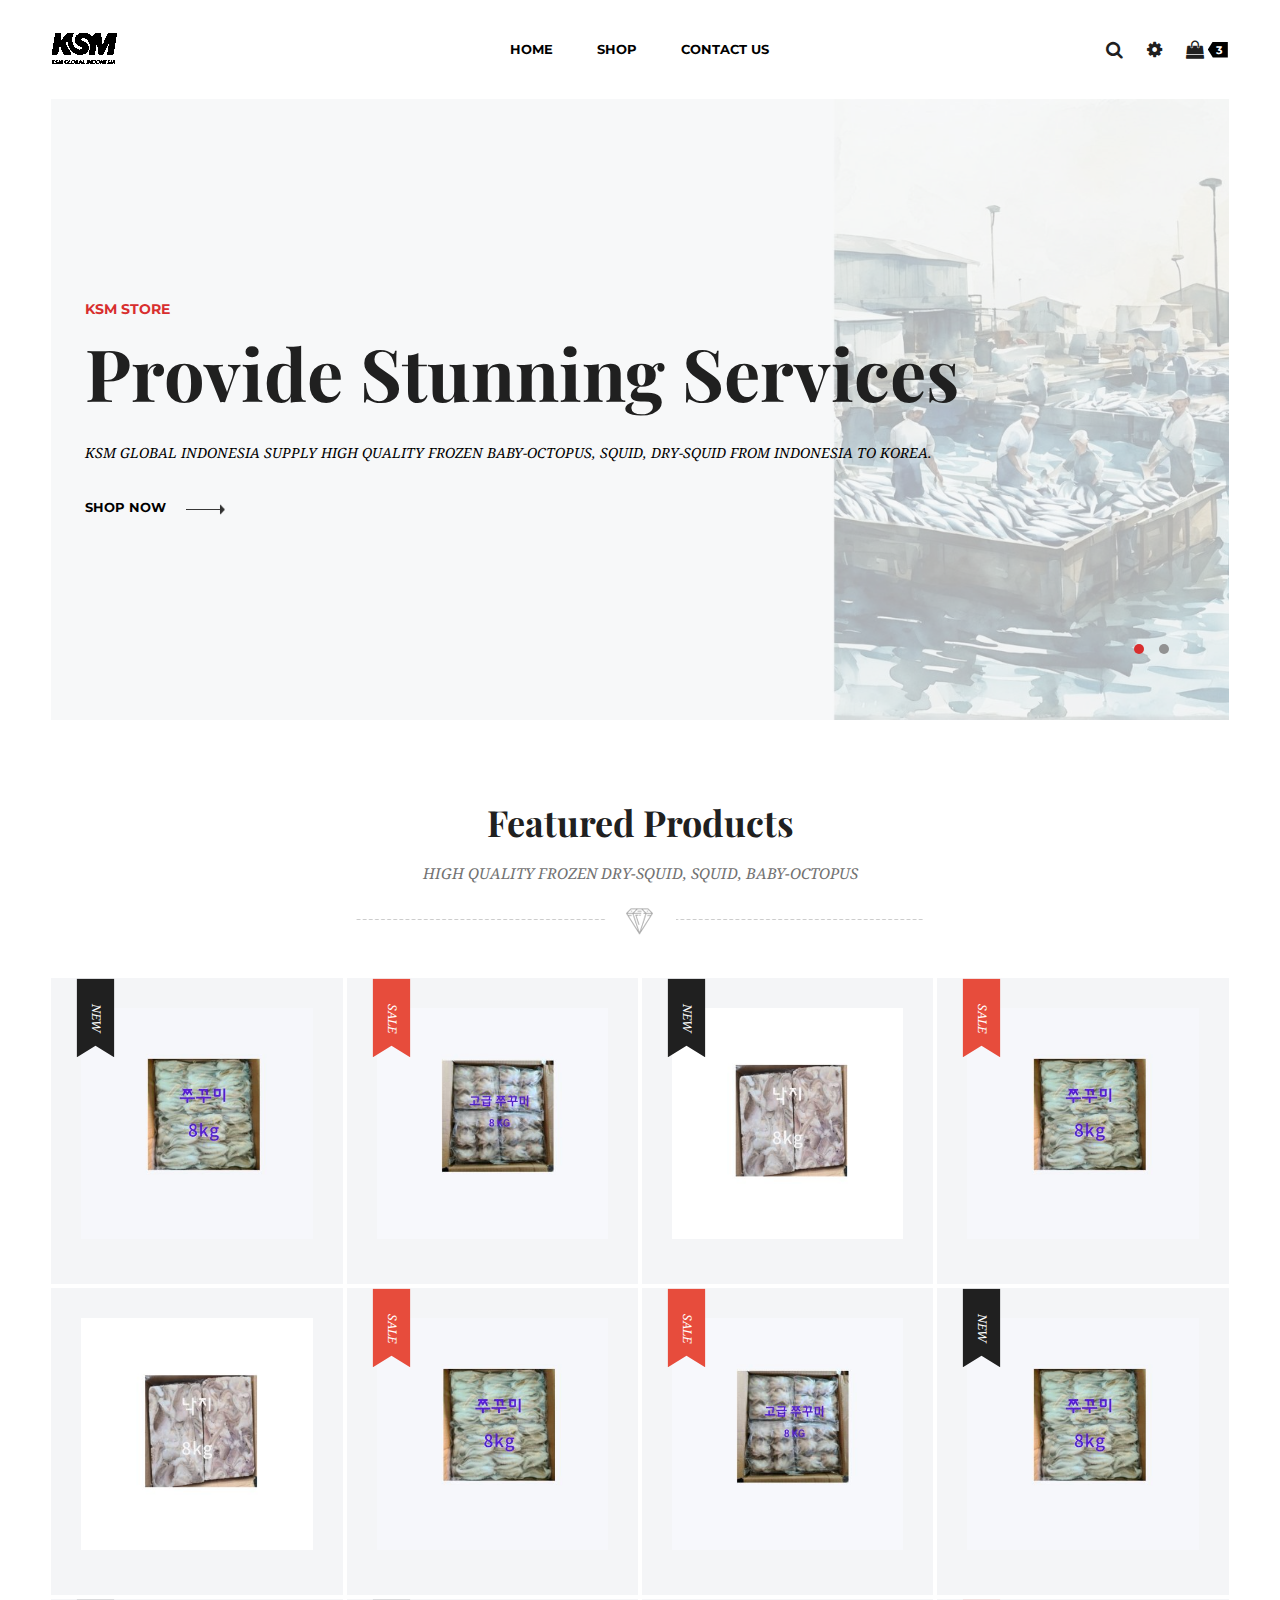
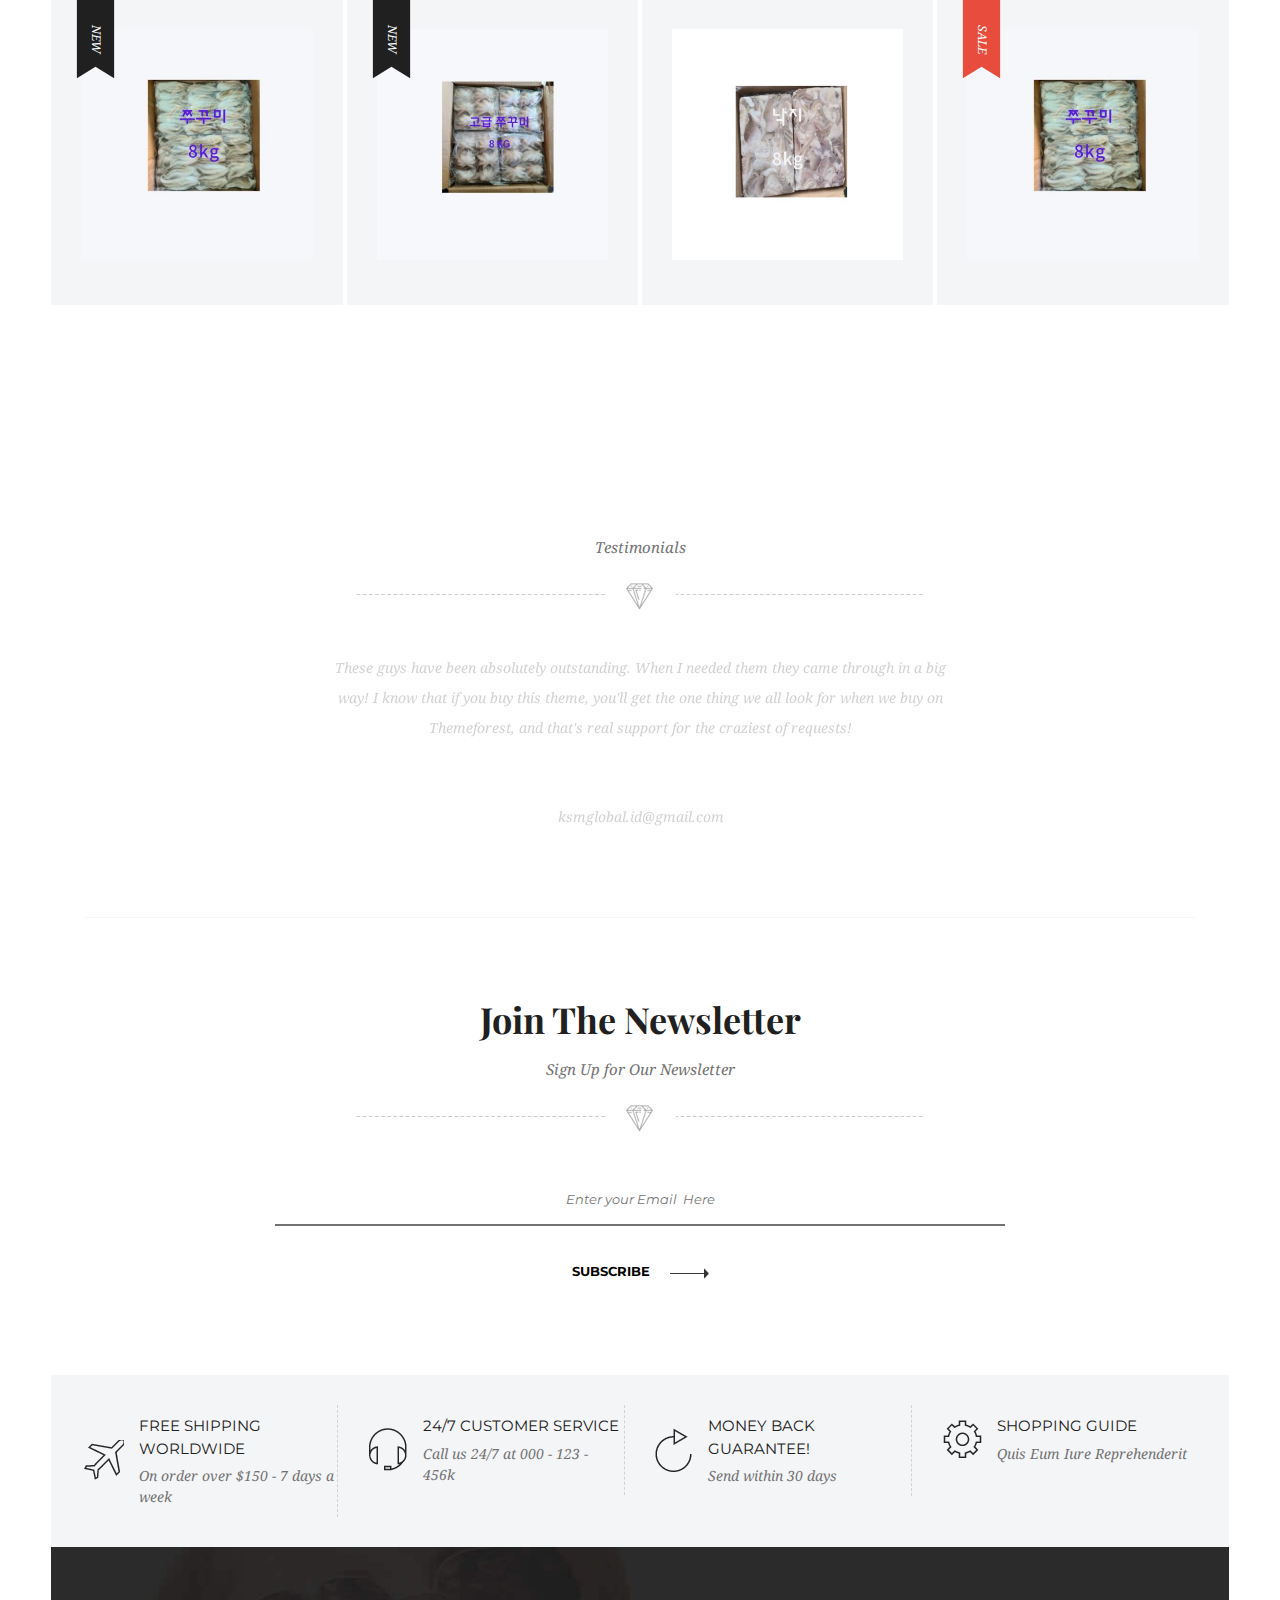
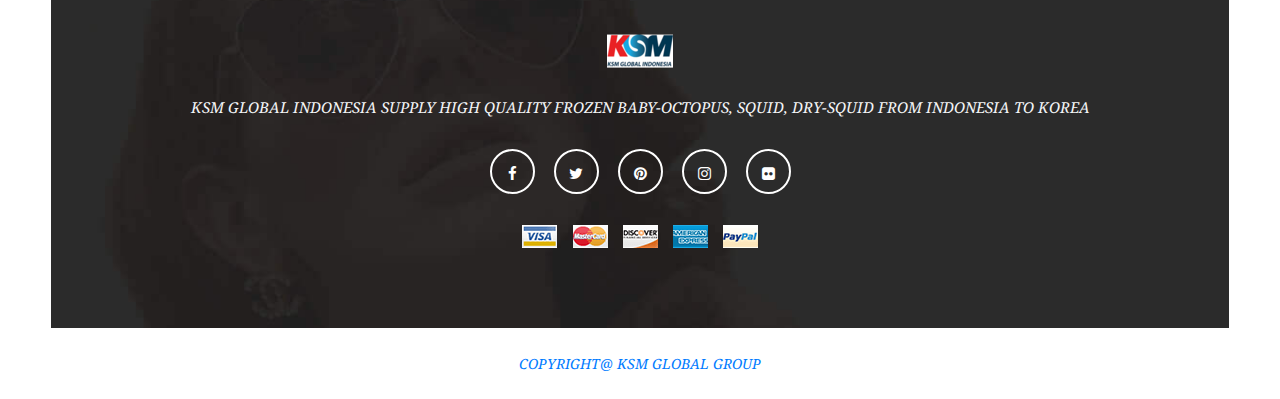
==== commit 2398fb42: "Update All" ====
--- a/index.html
+++ b/index.html
@@ -188,8 +188,8 @@
                     <!-- Banner Single Carousel Start -->
                     <div class="single-carousel-wrap slide-item-1">
                         <div class="banner-caption text-center text-lg-left">
-                            <h4>Rubby Store</h4>
-                            <h2>Ring Solitaire Princess</h2>
+                            <h4>Ksm Store</h4>
+                            <h2>Provide Stunning Services </h2>
                             <p>KSM GLOBAL INDONESIA SUPPLY HIGH QUALITY FROZEN BABY-OCTOPUS, SQUID, DRY-SQUID FROM INDONESIA TO KOREA.</p>
                             <a href="./shop-full-wide.html" class="btn-long-arrow">Shop Now</a>
                         </div>
@@ -199,8 +199,8 @@
                     <!-- Banner Single Carousel Start -->
                     <div class="single-carousel-wrap slide-item-2">
                         <div class="banner-caption text-center text-lg-left">
-                            <h4>New Collection 2017</h4>
-                            <h2>Beautiful Earrings</h2>
+                            <h4>Re-Open in 2024</h4>
+                            <h2>Fast Process & System</h2>
                             <p>KSM GLOBAL INDONESIA SUPPLY HIGH QUALITY FROZEN BABY-OCTOPUS, SQUID, DRY-SQUID FROM INDONESIA TO KOREA.</p>
                             <a href="./shop-full-wide.html" class="btn-long-arrow">Shop Now</a>
                         </div>
